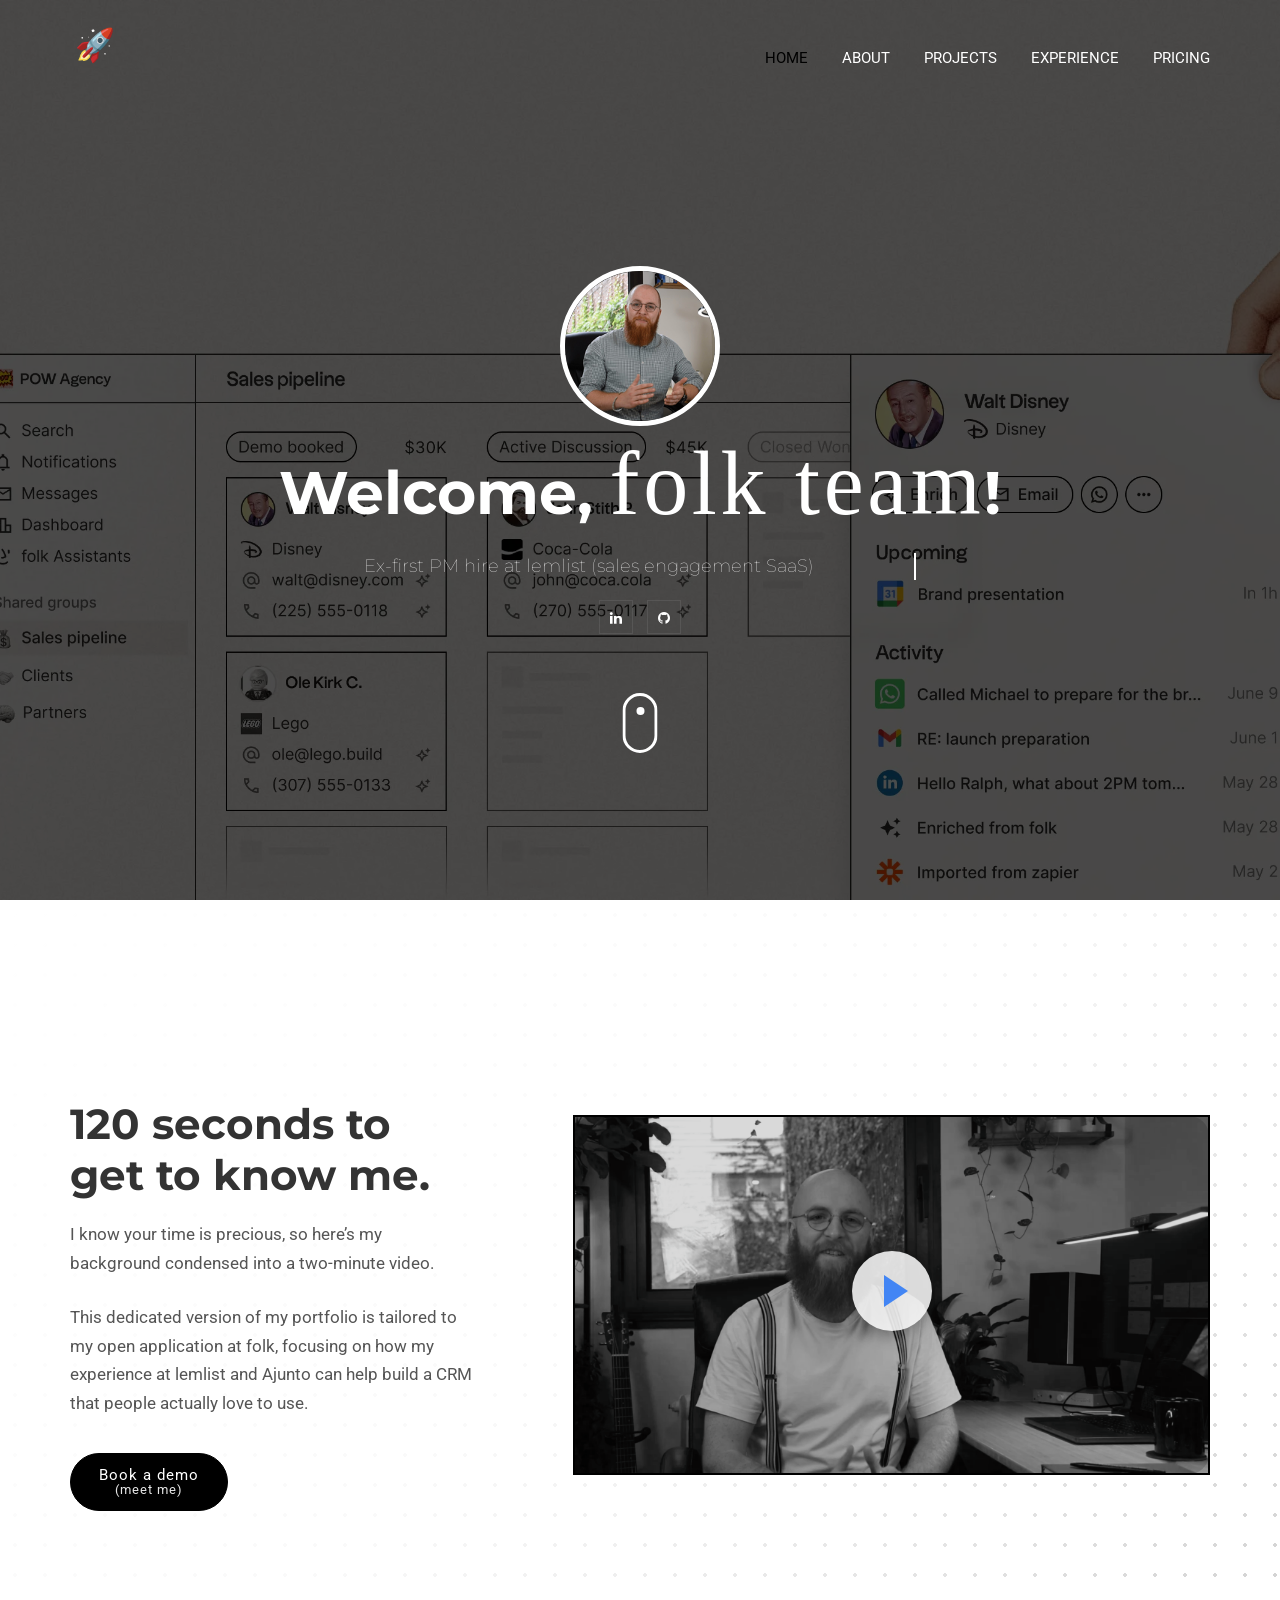
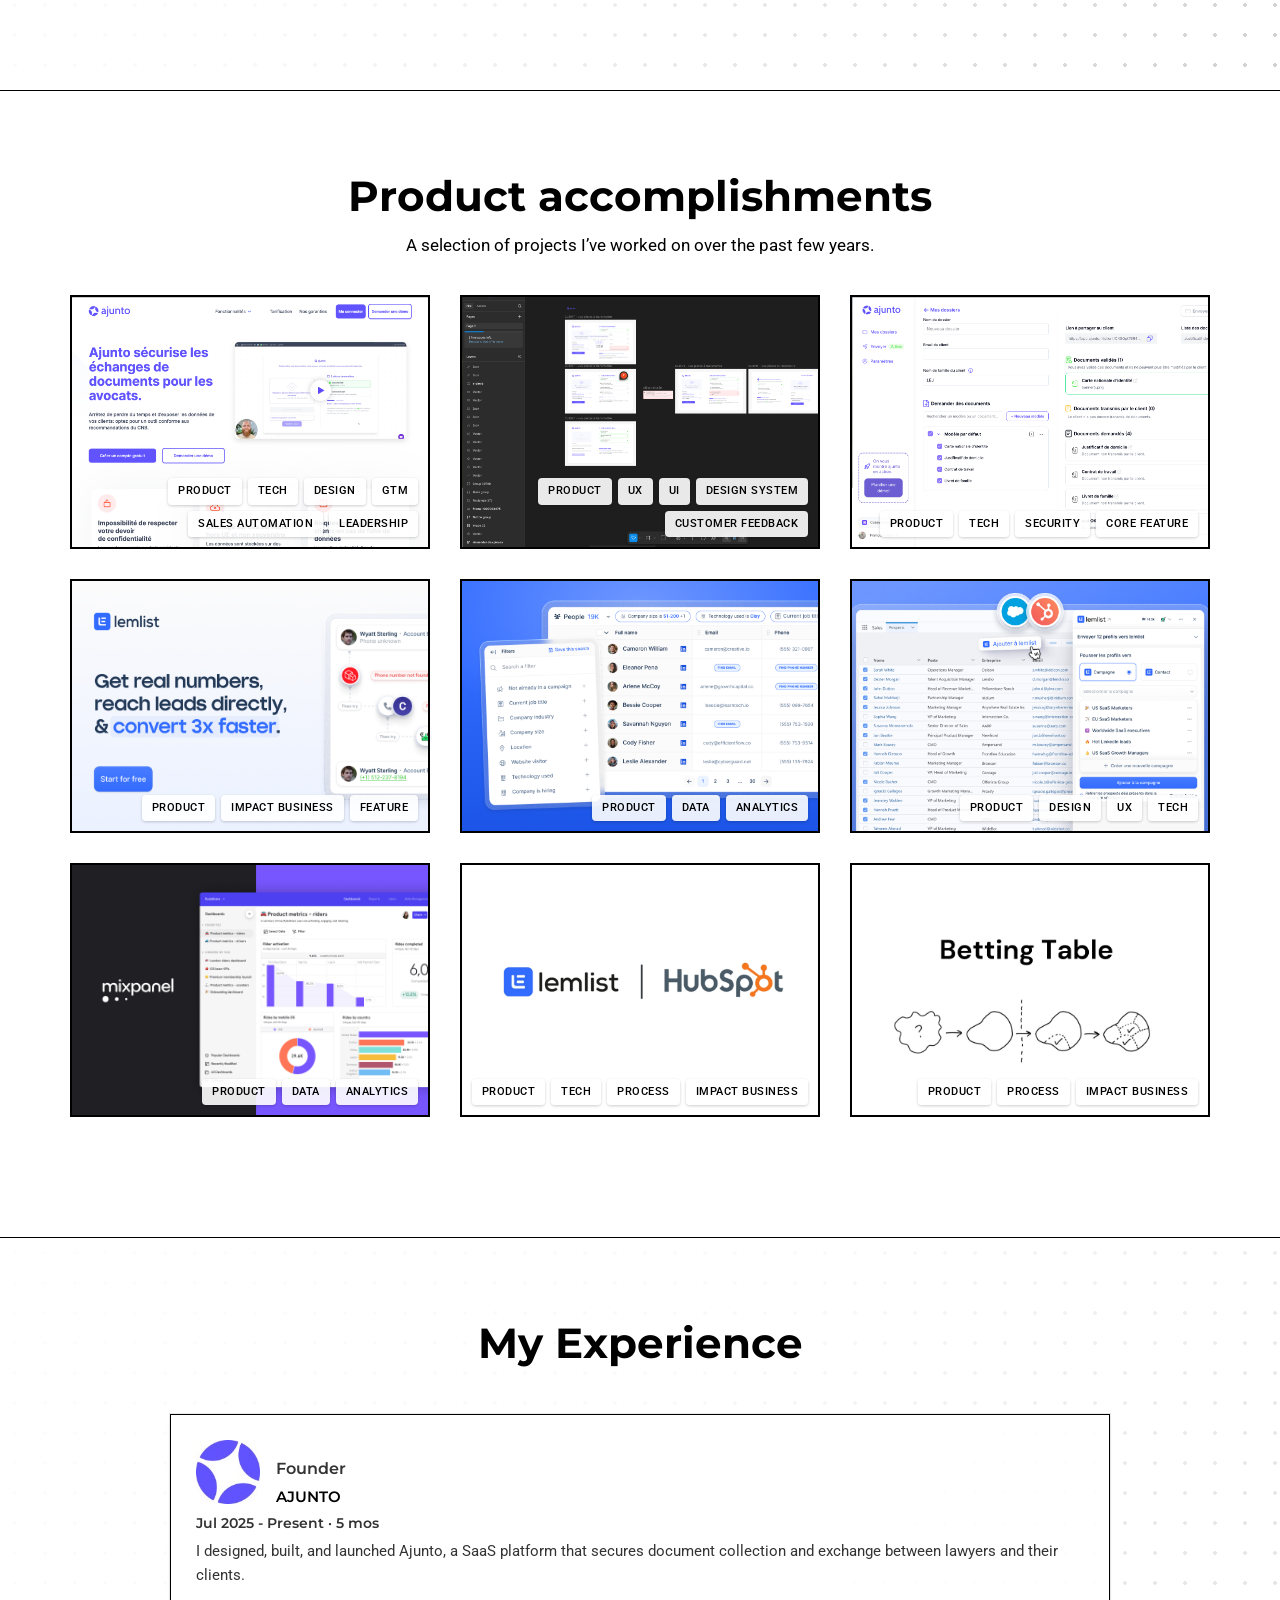
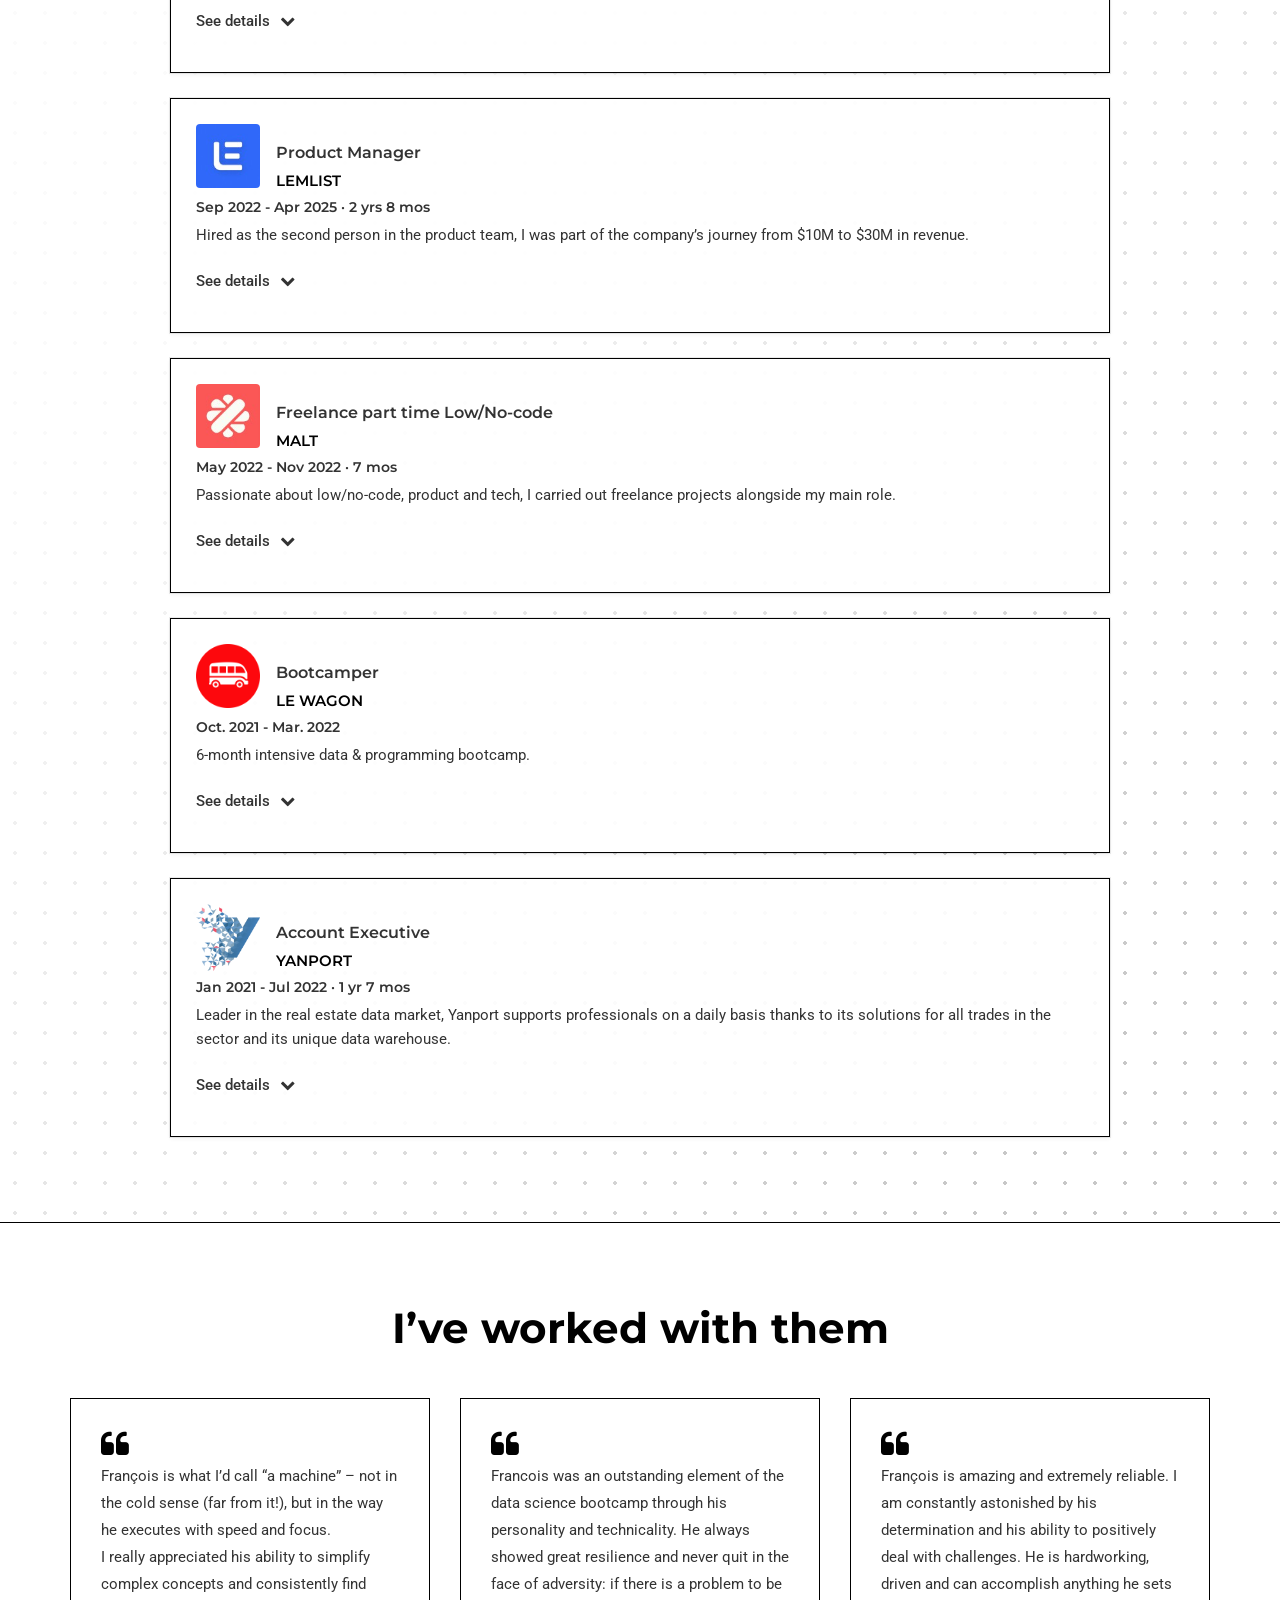
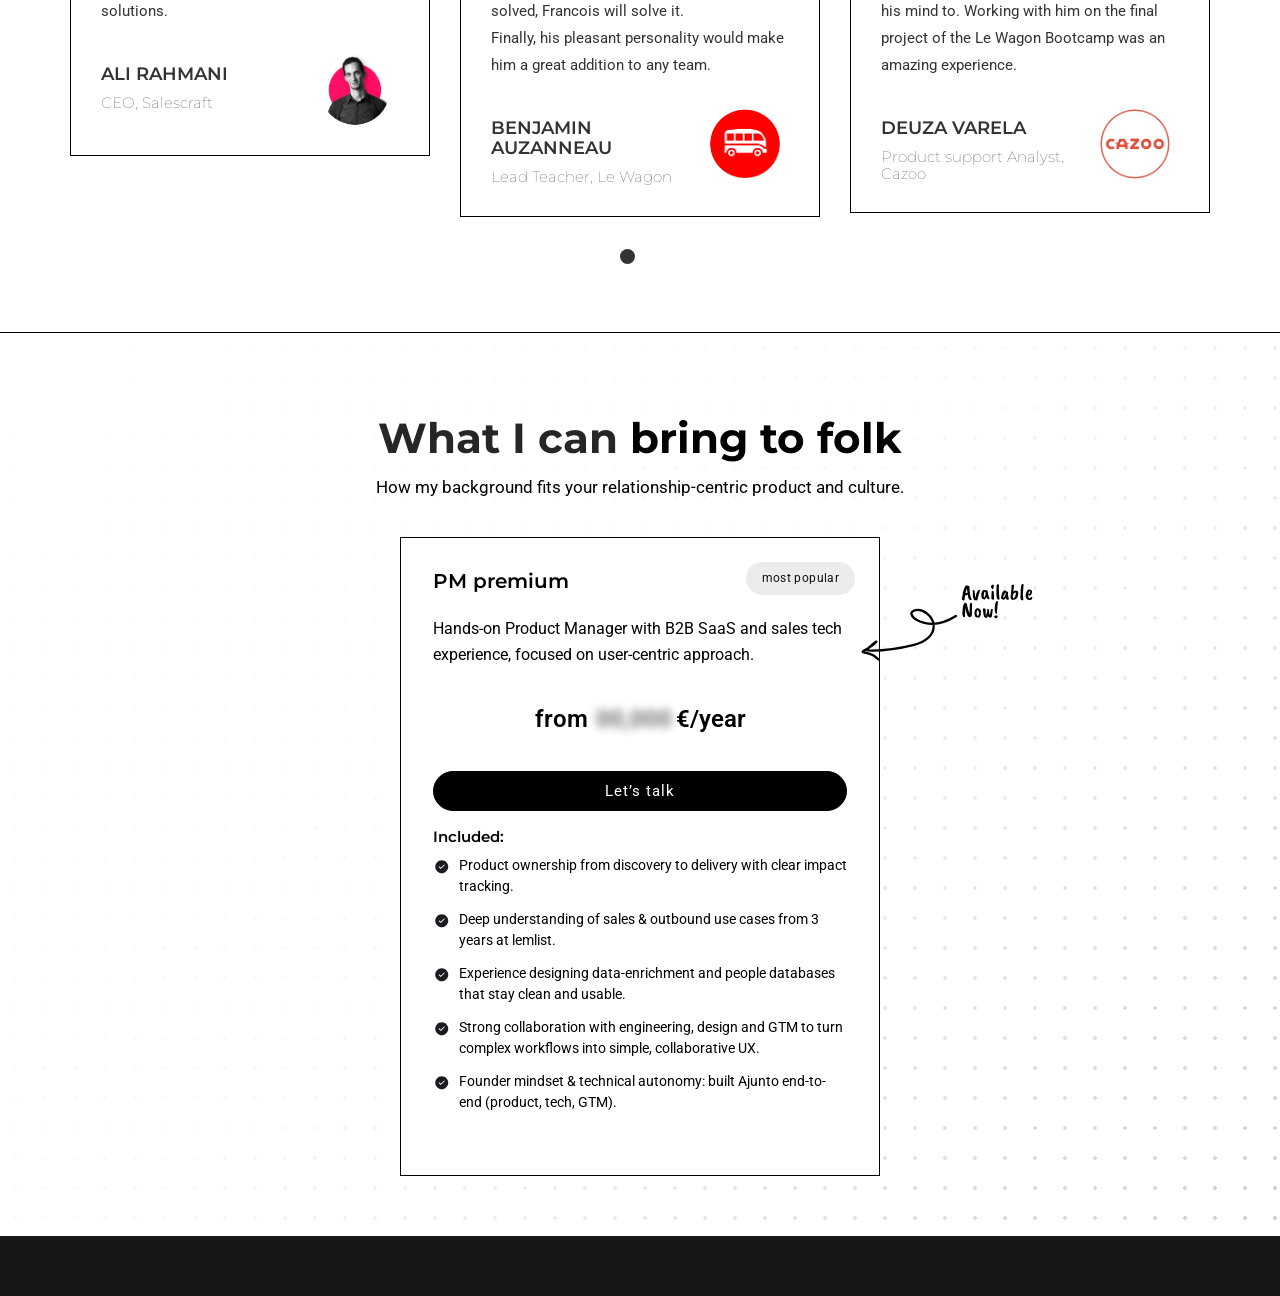
==== folk/index.html @ bd1e3588 "V1 - folk" ====
<!DOCTYPE html>
<!--
    NOTE: Ceci est un vieux template HTML qui trainait.
    Ne jugez pas mes compétences techniques dessus !
    Pour voir mes vraies compétences tech, allez sur www.ajunto.fr
-->
<html lang="en">
<head>
    <!--meta tags-->
    <meta charset="utf-8">
    <meta http-equiv="x-ua-compatible" content="ie=edge">
    <meta name="description" content="François Lejeune - Open application for folk (ex-first PM at lemlist, B2B SaaS Product Manager).">
    <meta name="keywords" content="mourithemes, onepage, developer, resume, cv, personal, portfolio, personal resume, clean, modern">
    <meta name="author" content="MouriTheme">
    <meta name="viewport" content="width=device-width, initial-scale=1">

    <!--Template name-->
    <title>François Lejeune - folk application</title>

    <!--Favicon – desktop + mobile uniquement-->
    <!-- Icône principale (SVG moderne) -->
    <link rel="icon" type="image/svg+xml" href="../favicon/favicon.svg?v=2">
    <!-- Fallback PNG pour navigateurs qui ne gèrent pas le SVG -->
    <link rel="icon" type="image/png" sizes="32x32" href="../favicon/favicon-32x32.png?v=2">
    <link rel="icon" type="image/png" sizes="16x16" href="../favicon/favicon-16x16.png?v=2">
    <!-- Icône pour iOS / Android (raccourci sur l’écran d’accueil) -->
    <link rel="apple-touch-icon" href="../favicon/apple-touch-icon.png?v=2">
    <meta name="theme-color" content="#ffffff">



    <!--Font Awesome css-->
    <link rel="stylesheet" href="../css/font-awesome.min.css">

    <!--Bootstrap css-->
    <link rel="stylesheet" href="../css/bootstrap.min.css">

    <!--Animated headline css-->
    <link rel="stylesheet" href="../css/jquery.animatedheadline.css">

    <!--Owl carousel css-->
    <link rel="stylesheet" href="../css/owl.carousel.css">
    <link rel="stylesheet" href="../css/owl.theme.default.css">

    <!--Magnific popup css-->
    <link rel="stylesheet" href="../css/magnific-popup.css">

    <!--line icon css-->
    <link rel="stylesheet" href="../css/line-icons.min.css">

    <!--Theme css-->
    <link rel="stylesheet" href="../css/style.css">

    <!--Responsive css-->
    <link rel="stylesheet" href="../css/responsive.css">

    <!-- Folk-specific styles -->
    <style>
      /* Override main accent color to black only on folk page */
      body.folk-page {
        --main_color: #000000;
        --second_color: #000000;
      }

      /* Softer, more rounded CTAs on folk page */
      body.folk-page .btn-a,
      body.folk-page .video-cta-btn,
      body.folk-page .pricing-cta-btn {
        border-radius: 999px;
        padding-left: 28px;
        padding-right: 28px;
      }

      /* Pseudo-handwritten style for "folk team" without importing new fonts */
      .folk-hand {
        font-family: "Brush Script MT", "Comic Sans MS", "Segoe Script", cursive;
        font-weight: 10;
        letter-spacing: 0.04em;
        font-size: 1.5em;
      }

      /* Black title & subtitle for Product accomplishments section */
      #portfolio .section-title h2,
      #portfolio .section-title .section-subtitle {
        color: #000000;
      }

      /* Black titles for Experience and Testimonials sections */
      #testimonial .section-title h2,
      #resume .section-title h2 {
        color: #000000;
      }

      /* Folk-specific pricing card style inspired by folk pricing */
      body.folk-page .pricing-card {
        border: 0.8px solid #000000;
        border-radius: 0;
        box-shadow: none;
        padding: 32px;
      }

      body.folk-page .pricing-header {
        display: flex;
        align-items: flex-start;
        justify-content: flex-start;
        margin-bottom: 24px;
      }

      body.folk-page .pricing-icon {
        display: inline-block;
        width: 18px;
        height: 18px;
        margin-right: 8px;
        vertical-align: middle;
      }

      body.folk-page .pricing-header h3 {
        font-size: 20px;
        font-weight: 600;
        margin: 0;
        color: #000000;
      }

      body.folk-page .pricing-badge {
        position: absolute;
        top: 24px;
        right: 24px;
        padding: 6px 16px;
        border-radius: 999px;
        background: #ececec;
        color: #111111;
        font-size: 12px;
        font-weight: 400; /* lighter */
        letter-spacing: 0.03em;
        text-transform: lowercase;
      }

      body.folk-page .pricing-cta-btn {
        background: #000000;
        border-color: #000000;
        color: #ffffff;
        width: 100%;
        padding: 10px 24px;
        font-size: 15px;
        font-weight: 400;
      }

      /* CTA text slightly smaller + hover inversion (outline style) */
      body.folk-page .video-cta-btn,
      body.folk-page .pricing-cta-btn {
        font-size: 15px;
        font-weight: 400;
      }

      body.folk-page .video-cta-btn:hover,
      body.folk-page .pricing-cta-btn:hover {
        background: transparent;
        color: #000000;
        border-color: #000000;
      }
      /* Custom banner background for folk page */
      .folk-banner {
        background-image: url('../images/various/folkbg.webp');
        background-size: cover;
        background-position: center;
      }

      /* Mobile-specific layout tweaks for folk page */
      @media (max-width: 767px) {
        .folk-banner {
          background-image: url('../images/various/folkbg-mobile.webp');
          background-size: cover;
          background-position: center top;
        }

        /* Left-aligned text blocks on mobile */
        body.folk-page .video-text-content,
        body.folk-page #portfolio .section-title,
        body.folk-page #pricing .section-title,
        body.folk-page #resume .section-title,
        body.folk-page #testimonial .section-title {
          text-align: left;
          padding-left: 15px;
          padding-right: 15px;
        }

        /* Left-align the blurred price line on mobile */
        body.folk-page #pricing .pricing-salary {
          text-align: left;
          padding-left: 15px;
          padding-right: 15px;
        }

        /* Smaller pricing title to avoid overlap with badge */
        body.folk-page .pricing-header h3 {
          font-size: 16px;
          margin-right: 100px;
        }
      }

      /* Ensure all pricing text is black on folk page */
      body.folk-page #pricing,
      body.folk-page #pricing p,
      body.folk-page #pricing li,
      body.folk-page #pricing h3,
      body.folk-page #pricing h4,
      body.folk-page #pricing .pricing-salary-amount,
      body.folk-page #pricing .pricing-salary-unit,
      body.folk-page #pricing .pricing-salary-link {
        color: #000000;
      }

      /* Slight hierarchy tweaks: bigger price, smaller "Included" */
      body.folk-page .pricing-salary-amount,
      body.folk-page .pricing-salary-unit {
        font-size: 24px;
      }

      body.folk-page .pricing-salary-prefix {
        font-size: 24px;
        margin-right: 4px;
      }

      body.folk-page .pricing-features {
        margin-top: 18px; /* padding above "Included" */
      }

      body.folk-page .pricing-features h4 {
        font-size: 15px;
        font-weight: 600; /* more bold for "Included" */
        margin-bottom: 10px;
      }

      body.folk-page .pricing-features ul li {
        font-size: 14px;
        font-weight: 400; /* lighter items */
        line-height: 1.5;
      }

      /* Override dotted backgrounds: keep same layout & opacity, only change base color to black */
      #about,
      #resume,
      #pricing {
        background-image:
          linear-gradient(135deg,
            rgba(255,255,255,1) 0%,
            rgba(255,255,255,0.9) 40%,
            rgba(255,255,255,0.5) 65%,
            rgba(255,255,255,0) 90%),
          radial-gradient(circle, rgba(0, 0, 0, 0.22) 2px, transparent 2px);
      }

      /* Thin separator line under the video/about section */
      body.folk-page #about {
        border-bottom: 1px solid #000000;
      }

      /* Thin black line above Experience and below Testimonials to avoid double borders */
      body.folk-page #resume {
        border-top: 1px solid #000000;
      }

      body.folk-page #testimonial {
        border-top: 1px solid #000000;
        border-bottom: 1px solid #000000;
      }

      /* Folk-specific background image for Projects and Testimonials sections */
      #portfolio,
      #testimonial {
        background-image: url('../images/various/folkbg2.png');
        background-size: cover;
        background-position: center;
        background-color: transparent;
      }

      /* Remove dark overlay on these sections only */
      #portfolio.skills-area::before,
      #testimonial.testimonial-area::before {
        background: transparent;
      }

      /* Experience items framed for folk page */
      #resume .resume-item.expr {
        border: 1px solid #000000;
        border-radius: 0;
        padding: 25px;
        margin-bottom: 25px;
        background: rgba(255,255,255,0.9);
      }

      /* Project cards framed for folk page (no radius, black border) */
      body.folk-page #portfolio .project-card,
      body.folk-page #portfolio .project-item {
        border: 0.5px solid #000000;
        border-radius: 0;
        box-shadow: none;
      }

      /* Testimonials framed for folk page (no radius, black border) */
      body.folk-page #testimonial .single-testimonial {
        border: 1px solid #000000;
        border-radius: 0;
        box-shadow: none;
      }

      /* Video frame for folk page: no radius, black border */
      body.folk-page .video-wrapper,
      body.folk-page .video-player {
        border-radius: 0;
        border: 1px solid #000000;
        box-shadow: none;
        transform: none;
      }
    </style>

    <!-- Global site tag (gtag.js) - Google Analytics -->
    <script async src="https://www.googletagmanager.com/gtag/js?id=G-V76ZXWF3JG"></script>
    <script>
      window.dataLayer = window.dataLayer || [];
      function gtag(){dataLayer.push(arguments);}
      gtag('js', new Date());

      gtag('config', 'G-V76ZXWF3JG');
    </script>
</head>
<body class="folk-page">

<!--Preloader starts-->

<div class="loader_bg"><div class="loader"></div></div>

<!--Preloader ends-->

<!--Navigation area starts-->

<header class="nav-area navbar-fixed-top">
    <div class="container">
        <div class="row">
            <!--main menu starts-->

            <div class="col-md-12">
                <div class="main-menu">
                    <div class="navbar navbar-cus">
                        <div class="navbar-header">
                            <a href="../index-en.html" class="navbar-brand"><span class="logo">&#128640;<span></span></span></a> <!--change logo name-->
                            <button type="button" class="navbar-toggle" data-toggle="collapse" data-target=".navbar-collapse">
                                <span class="sr-only">Toggle navigation</span>
                                <span class="icon-bar"></span>
                                <span class="icon-bar"></span>
                                <span class="icon-bar"></span>
                            </button>
                        </div>

                        <div class="navbar-collapse collapse">
                            <nav>
                                <ul class="nav navbar-nav navbar-right">
                                    <li class="active"><a class="smooth-menu" href="#home">Home</a></li>
                                    <li><a class="smooth-menu" href="#about">About</a></li>
                                    <li><a class="smooth-menu" href="#portfolio">Projects</a></li>
                                    <li><a class="smooth-menu" href="#resume">Experience</a></li>
                                    <li><a class="smooth-menu" href="#pricing">Pricing</a></li>
                                </ul>
                            </nav>
                        </div>
                    </div>
                </div>
            </div>

            <!--main menu ends-->
        </div>
    </div>
</header>

<!--Navigation area ends-->

<!--Banner area starts-->

<div class="banner-area folk-banner" id="home">
    <!--<div id="particles-js"></div>-->
    <div class="banner-table">
        <div class="banner-table-cell">
            <div class="welcome-text">
                <div class="container">
                    <div class="row">
                        <div class="col-md-12 col-xs-12">
                            <section class="intro animate-scale">

                                <div class="img-area">
                                    <img src="../images/home/1.png" alt="Portrait"> <!--edit image-->
                                </div>

                                <h1>Welcome, <span class="folk-hand">folk team</span>!</h1>

                                <h1 class="ah-headline">

                                    <span class="ah-words-wrapper">
                                        <b class="is-visible">Ex-first PM hire at lemlist (sales engagement SaaS)</b>
                                        <b>Founder of Ajunto, a secure B2B SaaS for law firms</b>
                                        <b>B2B Product Manager obsessed with relationships & workflows</b>
                                        <b>Excited about folk’s vision for collaborative CRM</b>
                                        <b>Ready to ship features that teams actually adopt</b>
                                    </span>
                                </h1>
                                
                                <h1 class="mobile-subtitle">Sales tech & B2B SaaS Product Manager</h1>

                                <div class="social-icon">
                                    <ul>
                                        <li><a href="https://www.linkedin.com/in/fran%C3%A7ois-lejeune-9b5529aa/" target="_blank" title="Linkedin"><i class="fa fa-linkedin"></i></a></li>
                                        <li><a href="https://github.com/Deseart27" target="_blank" title="Github"><i class="fa fa-github"></i></a></li>
                                        
                                    </ul>
                                </div>


                            </section>

                            <div class="clearfix"></div>

                            <a class="mouse-scroll hidden-xs dadada" href="#about">
                                <span class="mouse">
                                    <span class="mouse-movement"></span>
                                </span>
                            </a>
                        </div>
                    </div>
                </div>
            </div>
        </div>
    </div>
</div>

<!--Banner area ends-->

<!--About area starts-->

<!-- Version cachée (originale) -->
<div class="about-area section-padding" id="about-hidden" style="display: none;">
    <div class="container">
        <div class="row">
            <div class="col-md-4 col-sm-12">
                <div class="stack">
                    <img src="../images/about/a1.jpg" alt="about image"> <!--edit image-->
                </div>
            </div>
            <div class="col-md-7 col-md-offset-1 col-sm-12">
                <div class="about-right">
                    <h2>Who am I?</h2>
                    <p>After entering the tech world as a Sales, I quickly became <b>passionate about Product</b>. Highly <b>motivated</b> to join an ambitious startup as a PM, I decided to <b>strengthen my business skills while training myself in tech and product management methods</b> in my spare time.</p>
                    <p>&#128640; <b>Today I’m looking for a Product Manager role where I can learn fast, push myself, and help build the best possible product.</b></p>
                    <br>


                    <div class="row">
                        <div class="col-sm-6">
                            <ul class="about-list">
                                <li> <span class="title">Name</span> <span class="value">François Lejeune</span> </li>
                                <li> <span class="title">Age</span> <span class="value">25</span> </li>
                                <li> <span class="title">Email</span> <span class="value">francois.lejeune27@gmail.com</span> </li>
                            </ul>
                        </div>
                        <div class="col-sm-6">
                            <ul class="about-list">
                                <li> <span class="title">Phone</span> <span class="value">+33 6 65 01 89 23</span> </li>
                                <li> <span class="title">Hobbies</span> <span class="value">Cooking, dev, piano & guitar</span> </li>
                                <li> <span class="title">Availability</span> <span class="value">01/06/2022</span> </li>
                                <br>

                            </ul>
                        </div>
                    </div>


                    <a href="#skills-bd" class="skill-btn btn-a">My skills</a>
                    <a href="../images/about/engCV-Flejeune.pdf" class="down-btn btn-a" download>My resume</a>

                </div>
            </div>
        </div>
    </div>
</div>

<!-- Version affichée avec vidéo -->
<div class="about-area section-padding" id="about">
    <div class="container">
        <div class="row video-row">
            <div class="col-sm-12 video-text-col">
                <div class="video-text-content">
                    <h2>120 seconds to get to know me.</h2>
                    <p>I know your time is precious, so here’s my background condensed into a two‑minute video.</p>
                    <p>This dedicated version of my portfolio is tailored to my open application at folk, focusing on how my experience at lemlist and Ajunto can help build a CRM that people actually love to use.</p>
                    <!-- Main CTA (desktop & tablet) -->
                    <a href="https://calendly.com/lejeune-francois/recrutement" target="_blank" rel="noopener noreferrer" class="btn-a video-cta-btn video-cta-btn-desktop">Book a demo<br><span class="btn-subtitle">(meet me)</span></a>
                </div>
            </div>
            <div class="col-sm-12 video-col">
                <div class="video-container">
                    <div class="video-wrapper">
                        <video id="about-video" class="video-player" poster="../images/various/thumbnailvideo-BW.png" preload="metadata" playsinline webkit-playsinline>
                            <source src="https://mkt-content.s3.fr-par.scw.cloud/compress%20video%20portfolio%201.mp4" type="video/mp4">
                            Votre navigateur ne supporte pas la lecture de vidéos.
                        </video>
                        <div class="video-overlay" id="video-overlay">
                            <button class="play-button" id="play-video-btn" type="button">
                                <svg width="80" height="80" viewBox="0 0 80 80" fill="none" xmlns="http://www.w3.org/2000/svg">
                                    <circle cx="40" cy="40" r="40" fill="white" fill-opacity="0.85"/>
                                    <path d="M32 24L32 56L56 40L32 24Z" fill="#4285F4"/>
                                </svg>
                            </button>
                        </div>
                        <script>
                        (function() {
                            var video = document.getElementById('about-video');
                            var playBtn = document.getElementById('play-video-btn');
                            var overlay = document.getElementById('video-overlay');
                            var wrapper = document.querySelector('.video-wrapper');
                            
                            function playVideo() {
                                if (overlay) overlay.style.display = 'none';
                                if (video) {
                                    video.setAttribute('controls', 'controls');
                                    video.play().catch(function(err) {
                                        console.error('Play error:', err);
                                    });
                                }
                                if (wrapper) wrapper.classList.add('playing');
                            }
                            
                            if (playBtn) {
                                playBtn.onclick = function(e) {
                                    e.preventDefault();
                                    e.stopPropagation();
                                    playVideo();
                                    return false;
                                };
                            }
                            
                            if (overlay) {
                                overlay.onclick = function(e) {
                                    e.preventDefault();
                                    e.stopPropagation();
                                    playVideo();
                                    return false;
                                };
                            }
                            
                            if (video) {
                                video.onpause = function() {
                                    if (!video.ended && video.currentTime > 0 && overlay) {
                                        overlay.style.display = 'flex';
                                    }
                                };
                                video.onended = function() {
                                    if (overlay) overlay.style.display = 'flex';
                                    video.removeAttribute('controls');
                                };
                            }
                        })();
                        </script>
                    </div>
                </div>
                <!-- Mobile‑specific CTA (placed under the video) -->
                <a href="https://calendly.com/lejeune-francois/recrutement" target="_blank" rel="noopener noreferrer" class="btn-a video-cta-btn video-cta-btn-mobile">Book a demo<br><span class="btn-subtitle">(meet me)</span></a>
            </div>
        </div>
    </div>
</div>

<!--About area ends -->

<!--Skills area starts (hidden)-->

<div id="skills-bd" class="skills-area section-padding" style="display: none;">
  <div class="container">
    <div class="row">
      <div class="section-title">
        <h2>My <span>skills</span></h2>
      </div>
    </div>

    <div class="row">
      <div class="col-md-12">
        <div class="about-text-right">

          <div id="skills">

            <div class="row">

              <div class="col-md-6">
                <div class="col-md-12">

                  <!-- skillbar -->
                  <div class="skillbar" data-percent="80%">
                    <!--edit percentage-->

                    <h6 class="skillbar-title">Business</h6>
                    <p class="skillbar-detail">Négociation grands comptes, démonstrations techniques, leadgen...</p>
                    <!--edit skills-->
                    <h6 class="skillbar-percent"></h6>
                    <!--edit percentage-->

                    <div class="skillbar-bar">
                      <div class="skillbar-child"></div>
                    </div>

                  </div>
                  <!-- end skillbar -->

                </div>


                <div class="col-md-12">

                  <!-- skillbar -->
                  <div class="skillbar" data-percent="65%">
                    <!--edit percentage-->

                    <h6 class="skillbar-title">Product management (junior)</h6>
                    <p class="skillbar-detail">Méthodes agiles, Analytics, bases en UX Design, méthodique </p>
                    <!--edit skills-->
                    <h6 class="skillbar-percent"></h6>
                    <!--edit percentage-->

                    <div class="skillbar-bar">
                      <div class="skillbar-child"></div>
                    </div>

                  </div>
                  <!-- end skillbar -->

                </div>

                <div class="col-md-12">

                  <!-- skillbar -->
                  <div class="skillbar" data-percent="70%">
                    <!--edit percentage-->

                    <h6 class="skillbar-title">No-code</h6>
                    <p class="skillbar-detail">Zapier, Make (former Integromat), Notion, automatisations Pipedrive </p>
                    <!--edit skills-->
                    <h6 class="skillbar-percent"></h6>
                    <!--edit percentage-->

                    <div class="skillbar-bar">
                      <div class="skillbar-child"></div>
                    </div>

                  </div>
                  <!-- end skillbar -->

                </div>
              </div>

              <div class="col-md-6">
                <div class="col-md-12">

                  <!-- skillbar -->
                  <div class="skillbar" data-percent="85%">
                    <!--edit percentage-->

                    <h6 class="skillbar-title">Stratégie commerciale</h6>
                    <p class="skillbar-detail">Architecture CRM, optimisation funnel, leadgen...</p>
                    <!--edit skills-->
                    <h6 class="skillbar-percent"></h6>
                    <!--edit percentage-->

                    <div class="skillbar-bar">
                      <div class="skillbar-child"></div>
                    </div>

                  </div>
                  <!-- end skillbar -->

                </div>


                <div class="col-md-12">

                  <!-- skillbar -->
                  <div class="skillbar" data-percent="55%">
                    <!--edit percentage-->

                    <h6 class="skillbar-title">Data engineering</h6>
                    <p class="skillbar-detail">Déploiement de divers projets (scrappers, APIs & interfaces web)</p>
                    <!--edit skills-->
                    <h6 class="skillbar-percent"></h6>
                    <!--edit percentage-->

                    <div class="skillbar-bar">
                      <div class="skillbar-child"></div>
                    </div>

                  </div>
                  <!-- end skillbar -->

                </div>


                <div class="col-md-12">

                  <!-- skillbar -->
                  <div class="skillbar" data-percent="66%">
                    <!--edit percentage-->

                    <h6 class="skillbar-title">Programmation</h6>
                    <p class="skillbar-detail">Python, développement web (intermédiaire), débutant SQL
                    </p>
                    <!--edit skills-->
                    <h6 class="skillbar-percent"></h6>
                    <!--edit percentage-->

                    <div class="skillbar-bar">
                      <div class="skillbar-child"></div>
                    </div>

                  </div>
                  <!-- end skillbar -->

                </div>
              </div>

            </div>

          </div>

        </div>
      </div>
  </div>
      <div class="row">
        <div class="section-title">
            <div class="post-skillbar-next">
              <br>
              <h2>Ma <span>TO-DO list</span> tech 2022 :</h2>
              <br>
              <li>  (vraiment) Apprendre le développement Web (HTML+ & Css+, JS)</li>
              <li>  Acquérir ces PM skills : UI/UX design+, Kibana, maitrise des méthodes Agiles</li>
              <li>  <b>Side-project</b> : Déployer une solution de veille jurisprudentielle automatisée</li>

            </div>
        </div>
      </div>
  </div>
</div>

<!--Skills area ends-->

<!--Skills area starts (for portfolio)-->

<div id="portfolio" class="skills-area section-padding">
  <div class="container">
    <div class="row">
      <div class="section-title">
         <h2>Product accomplishments</h2>
         <p class="section-subtitle">A selection of projects I’ve worked on over the past few years.</p>
      </div>
    </div>
    </div>
    <div class="container">
    <div class="row accomplishments-grid">
      <!-- Row 1 (Project 7 : Ajunto) -->
      <div class="col-md-4 col-sm-6 col-xs-12">
        <div class="project-card">
          <div class="project-item">
            <a href="#" data-toggle="modal" data-target="#project7Modal">
              <img src="../images/projectspage/ajuntoG/1.png" alt="Ajunto V1 launch">
              <div class="overlay">
                <div class="overlay-inner">
                  <h4>Ajunto V1 launch</h4>
                  <p>Ajunto</p>
                </div>
              </div>
            </a>
            <div class="project-tags">
              <span class="project-tag">Product</span>
              <span class="project-tag">Tech</span>
              <span class="project-tag">Design</span>
              <span class="project-tag">GTM</span>
              <span class="project-tag">Sales Automation</span>
              <span class="project-tag">Leadership</span>
          </div>
        </div>
        </div>
      </div>
      <div class="col-md-4 col-sm-6 col-xs-12">
        <div class="project-card">
          <div class="project-item">
            <a href="#" data-toggle="modal" data-target="#project8Modal">
              <img src="../images/projectspage/ajuntoDesign/1.png" alt="Ajunto UX & UI design" class="project-image-left">
              <div class="overlay">
                <div class="overlay-inner">
                  <h4>Ajunto UX & UI design</h4>
                  <p>Ajunto</p>
                </div>
              </div>
            </a>
            <div class="project-tags">
              <span class="project-tag">Product</span>
              <span class="project-tag">UX</span>
              <span class="project-tag">UI</span>
              <span class="project-tag">Design System</span>
              <span class="project-tag">Customer Feedback</span>
          </div>
        </div>
        </div>
      </div>
      <div class="col-md-4 col-sm-6 col-xs-12">
        <div class="project-card">
          <div class="project-item">
            <a href="#" data-toggle="modal" data-target="#project9Modal">
              <img src="../images/projectspage/ajuntoFeature/1.png" alt="Secure case management & sharing (Ajunto)" class="project-image-left">
              <div class="overlay">
                <div class="overlay-inner">
                  <h4>Secure case management & sharing</h4>
                  <p>Ajunto</p>
                </div>
              </div>
            </a>
            <div class="project-tags">
              <span class="project-tag">Product</span>
              <span class="project-tag">Tech</span>
              <span class="project-tag">Security</span>
              <span class="project-tag">Core Feature</span>
          </div>
        </div>
        </div>
      </div>

      <!-- Row 2 (former projects 1, 2, 3) -->
      <div class="col-md-4 col-sm-6 col-xs-12">
        <div class="project-card">
          <div class="project-item">
            <a href="#" data-toggle="modal" data-target="#project1Modal">
              <img src="../images/projectspage/enrich/2.png" alt="portfolio image" class="project-image-left">
              <div class="overlay">
                <div class="overlay-inner">
                  <h4>Waterfall enrichment algorithm</h4>
                  <p>lemlist</p>
      </div>
    </div>
            </a>
            <div class="project-tags">
              <span class="project-tag">Product</span>
              <span class="project-tag">Impact Business</span>
              <span class="project-tag">Feature</span>
  </div>
    </div>
        </div>
      </div>
      <div class="col-md-4 col-sm-6 col-xs-12">
        <div class="project-card">
          <div class="project-item">
            <a href="#" data-toggle="modal" data-target="#project2Modal">
              <img src="../images/projectspage/peopledb/1.png" alt="Leads Database">
              <div class="overlay">
                <div class="overlay-inner">
                  <h4>Leads Database</h4>
                  <p>lemlist</p>
                </div>
              </div>
            </a>
            <div class="project-tags">
              <span class="project-tag">Product</span>
              <span class="project-tag">Data</span>
              <span class="project-tag">Analytics</span>
          </div>
        </div>
        </div>
      </div>
      <div class="col-md-4 col-sm-6 col-xs-12">
        <div class="project-card">
          <div class="project-item">
            <a href="#" data-toggle="modal" data-target="#project3Modal">
              <img src="../images/projectspage/chromeextension/1.png" alt="Chrome extension redesign">
              <div class="overlay">
                <div class="overlay-inner">
                  <h4>Chrome extension redesign</h4>
                  <p>lemlist</p>
                </div>
              </div>
            </a>
            <div class="project-tags">
              <span class="project-tag">Product</span>
              <span class="project-tag">Design</span>
              <span class="project-tag">UX</span>
              <span class="project-tag">Tech</span>
          </div>
        </div>
        </div>
      </div>
      <!-- Row 3 (former projects 4, 5, 6) -->
      <div class="col-md-4 col-sm-6 col-xs-12">
        <div class="project-card">
          <div class="project-item">
            <a href="#" data-toggle="modal" data-target="#project4Modal">
              <img src="../images/projectspage/mxp/2.png" alt="Analytics setup" class="project-image-left">
              <div class="overlay">
                <div class="overlay-inner">
                  <h4>Analytics setup</h4>
                  <p>lemlist</p>
                </div>
              </div>
            </a>
            <div class="project-tags">
              <span class="project-tag">Product</span>
              <span class="project-tag">Data</span>
              <span class="project-tag">Analytics</span>
          </div>
        </div>
        </div>
      </div>
      <div class="col-md-4 col-sm-6 col-xs-12">
        <div class="project-card">
          <div class="project-item">
            <a href="#" data-toggle="modal" data-target="#project5Modal">
              <img src="../images/projectspage/hubspot/1.png" alt="HubSpot integration & lead-based model redesign">
              <div class="overlay">
                <div class="overlay-inner">
                  <h4>HubSpot integration redesign</h4>
                  <p>lemlist</p>
                </div>
              </div>
            </a>
            <div class="project-tags">
              <span class="project-tag">Product</span>
              <span class="project-tag">Tech</span>
              <span class="project-tag">Process</span>
              <span class="project-tag">Impact Business</span>
          </div>
        </div>
        </div>
      </div>
      <div class="col-md-4 col-sm-6 col-xs-12">
        <div class="project-card">
          <div class="project-item">
            <a href="#" data-toggle="modal" data-target="#project6Modal">
              <img src="../images/projectspage/bettingtable/11.png" alt="Product process: the Betting Table">
              <div class="overlay">
                <div class="overlay-inner">
                  <h4>Product process: the Betting Table</h4>
                  <p>lemlist</p>
                </div>
              </div>
            </a>
            <div class="project-tags">
              <span class="project-tag">Product</span>
              <span class="project-tag">Process</span>
              <span class="project-tag">Impact Business</span>
          </div>
        </div>
        </div>
      </div>
    </div>
  </div>
</div>

<!--Skills area ends (for portfolio)-->

<!--Experience area starts-->

<div id="resume" class="experience-area section-padding">
  <div class="container">
    <div class="row">
      <div class="section-title">
        <h2>My <span>Experience</span></h2>
      </div>
    </div>
    <div class="row">
      <div class="col-md-12">
        <ul class="resumes">
          <li class="resume-item expr">
            <img class="resume-company-pic" src="../images/exp/ajunto.jpeg">
            <h3>Founder</h3>
            <h4>Ajunto</h4>
            <h5>Jul 2025 - Present · 5 mos</h5>
            <p>I designed, built, and launched Ajunto, a SaaS platform that secures document collection and exchange between lawyers and their clients.</p>
            <a class="toggle-detail" data-toggle="collapse" href="#detail-ajunto" role="button" aria-expanded="false" aria-controls="detail-ajunto">
              See details <i class="fa fa-chevron-down"></i>
            </a>
            <div class="collapse" id="detail-ajunto">
              <p>The project had a dual purpose: addressing a real operational pain in the legal sector, and sharpening my product, technical, and go‑to‑market skills through an end‑to‑end project.</p>
              <p>&#10145;&#65039; <b>Product & Design</b>: identified key user problems, designed the UX/UI, and delivered a clean, intuitive interface tailored to small law firms (1–10 people). Implemented an efficient sprint system, ran discovery and (in)validation cycles, and built a knowledge base/FAQ.</p>
              <p>&#10145;&#65039; <b>Tech</b>: full‑stack development (Next.js, TypeScript, MongoDB, deployed on Vercel), integration of complex services (Stripe, Clerk, SSE‑C encryption via Scaleway), and definition of the project’s security strategy (infrastructure, authentication/access control, log monitoring, Aikido Security setup with OWASP Top 10 focus).</p>
              <p>&#10145;&#65039; <b>Business / GTM</b>: positioning, landing pages, CRM, and implementation of an automated multi‑channel go‑to‑market strategy.</p>
              <p>Ajunto is now used by several paying clients and continues to evolve as a side project.</p>
              <p>This experience significantly strengthened my technical, design, and go‑to‑market capabilities. I leveraged AI thoughtfully to execute faster and more efficiently, gaining a broad understanding of how SaaS products operate and the ability to lead early‑stage product development autonomously and with structure.</p>
            </div>
          </li>
          <li class="resume-item expr">
            <img class="resume-company-pic" src="../images/exp/lemlist.jpeg">
            <h3>Product Manager</h3>
            <h4>lemlist</h4>
            <h5>Sep 2022 - Apr 2025 · 2 yrs 8 mos</h5>
            <p>Hired as the second person in the product team, I was part of the company’s journey from $10M to $30M in revenue.</p>
            <a class="toggle-detail" data-toggle="collapse" href="#detail-lemlist" role="button" aria-expanded="false" aria-controls="detail-lemlist">
              See details <i class="fa fa-chevron-down"></i>
            </a>
            <div class="collapse" id="detail-lemlist">
              <p>I had the opportunity to lead the design, delivery, and iteration of key features, such as:</p>
              <p>&#10145;&#65039; A native waterfall enrichment algorithm (email and phone finder), scaling it from $0 to $1M in annual revenue (and profitable!), and from 0 to 20K Monthly Active Users (8 iterations).</p>
              <p>&#10145;&#65039; A 450M+ leads database, including data providers benchmarking & implementation, growing from 0 to 15K Monthly Active Users (7 iterations).</p>
              <p>&#10145;&#65039; A complete revamp of our LinkedIn Chrome extension, adding in‑layout features and rethinking the UX, resulting in an increase from 25K to 40K users (2 iterations).</p>
              <p>&#10145;&#65039; An overhaul of our lead‑object model, migrating all our existing user base to a new model.</p>
              <p>&#10145;&#65039; A full redesign of the HubSpot integration to align with the complex sales team workflows and support high‑MRR leads’ and clients’ needs.</p>
              <p>In addition to my PM role, I was also involved in broader strategic and operational initiatives, including:</p>
              <p>&#10145;&#65039; Co‑designing our Tech x Product process (aka betting table).</p>
              <p>&#10145;&#65039; The implementation of MixPanel as the main Product Analytics tool for the Product team.</p>
              <p>&#10145;&#65039; Building from scratch and maintaining strong partnerships with 20+ data providers.</p>
              <p>&#10145;&#65039; Co‑leading cross‑functional initiatives to improve internal processes, such as Product x Marketing, Product x Support, Product x Sales.</p>
            </div>
          </li>
          <li class="resume-item expr">
            <img class="resume-company-pic" src="../images/exp/malt.jpeg">
            <h3>Freelance part time Low/No-code</h3>
            <h4>Malt</h4>
            <h5>May 2022 - Nov 2022 · 7 mos</h5>
            <p>Passionate about low/no‑code, product and tech, I carried out freelance projects alongside my main role.</p>
            <a class="toggle-detail" data-toggle="collapse" href="#detail-malt" role="button" aria-expanded="false" aria-controls="detail-malt">
              See details <i class="fa fa-chevron-down"></i>
            </a>
            <div class="collapse" id="detail-malt">
              <p><b>Last project</b>: creation of a custom WordPress plugin dedicated to reporting specific decrees directly on the website of a lawyer.</p>
              <p>&#10145;&#65039; Creation of a WordPress plugin making recurring calls to the Légifrance API (PHP, HTML & CSS).</p>
              <p>&#10145;&#65039; Data storage in a WordPress custom table (SQL).</p>
              <p>&#10145;&#65039; Light redesign of the website via Elementor (no‑code).</p>
            </div>
          </li>
          <li class="resume-item expr">
            <img class="resume-company-pic" src="../images/exp/lewagon.png">
            <h3>Bootcamper</h3>
            <h4>Le Wagon</h4>
            <h5>Oct. 2021 - Mar. 2022</h5>
              <p>6‑month intensive data & programming bootcamp.</p>
            <a class="toggle-detail" data-toggle="collapse" href="#detail-lewagon" role="button" aria-expanded="false" aria-controls="detail-lewagon">
              See details <i class="fa fa-chevron-down"></i>
            </a>
            <div class="collapse" id="detail-lewagon">
              <p>&#10145;&#65039; Strong focus on data collection, interpretation and exploitation (scraping, APIs, data viz & science, ML & deep learning).</p>
              <p>&#10145;&#65039; Discovered the ecosystem and constraints of developer / data scientist roles.</p>
              <p>&#10145;&#65039; Weekly “real world projects” (15h / week).</p>
      </div>
          </li>
          <li class="resume-item expr">
            <img class="resume-company-pic" src="../images/exp/yanport.png">
            <h3>Account Executive</h3>
            <h4>Yanport</h4>
            <h5>Jan 2021 - Jul 2022 · 1 yr 7 mos</h5>
            <p>Leader in the real estate data market, Yanport supports professionals on a daily basis thanks to its solutions for all trades in the sector and its unique data warehouse.</p>
            <a class="toggle-detail" data-toggle="collapse" href="#detail-yanport" role="button" aria-expanded="false" aria-controls="detail-yanport">
              See details <i class="fa fa-chevron-down"></i>
            </a>
            <div class="collapse" id="detail-yanport">
              <p>Responsible for the "Agent 360" product at the national level (13,000 active users), I participated in the optimization of its marketing, the creation of its dedicated sales center and actively contributed to its development.</p>
              <p>&#10145;&#65039; Negotiation and large account demonstrations (SaaS and API solutions).</p>
              <p>&#10145;&#65039; Commercial strategy: implementation of a complete strategy (sourcing, prospecting, demonstrations, automation of tasks, closing & reporting...).</p>
              <p>&#10145;&#65039; UX and web design: implementation & presentation of a complete product tour solution (via Usetiful).</p>
              <p>&#10145;&#65039; Web dev & API: implementation of a PDF export tool for users.</p>
              <p>&#10145;&#65039; Sales funnel optimization and automation (Pipedrive + lemlist + Zoom + Calendly via Zapier).</p>
              <p>&#10145;&#65039; Discovery: referent of the “Real Estate Agents” target, active participation in Product workshops.</p>
              <p>&#10145;&#65039; Knowledge management: drafting of multiple process documentations.</p>
            </div>
          </li>
        </ul>
      </div>
    </div>
  </div>
</div>





<!--Testimonial Area Starts-->

<div id="testimonial" class="testimonial-area section-padding">
  <div class="container">
    <div class="row">
      <div class="section-title">
        <h2>I’ve worked <span>with them</span></h2>
      </div>
    </div>
    <div class="row">

      <div class="col-md-12">
        <div class="testimonial-slider owl-carousel">
          <div class="single-testimonial">

            <div class="testi-comment">
              <i class="fa fa-quote-left"></i>
              <p>François is what I’d call “a machine” – not in the cold sense (far from it!), but in the way he executes with speed and focus.
              <br>I really appreciated his ability to simplify complex concepts and consistently find solutions.</p>
            </div>

            <div class="row">
              <div class="col-md-8 col-xs-8">
                <h2>Ali Rahmani</h2>
                <!--edit here-->
                <h3>CEO, Salescraft</h3>
                <!--edit here-->
              </div>
              <div class="col-md-4 col-xs-4">
                <div class="testi-img">
                  <img src="../images/testimonial/testi1.png" alt="testimonial image">
                  <!--edit image here-->
                </div>
              </div>
            </div>

          </div>
          <div class="single-testimonial">

            <div class="testi-comment">
              <i class="fa fa-quote-left"></i>
              <p>Francois was an outstanding element of the data science bootcamp through his personality and technicality.
              He always showed great resilience and never quit in the face of adversity: if there is a problem to be solved,
              Francois will solve it.
              <br>Finally, his pleasant personality would make him a great addition to any team.</p>
            </div>

            <div class="row">
              <div class="col-md-8 col-xs-8">
                <h2>Benjamin Auzanneau</h2>
                <!--edit here-->
                <h3>Lead Teacher, Le Wagon</h3>
                <!--edit here-->
              </div>
              <div class="col-md-4 col-xs-4">
                <div class="testi-img">
                  <img src="../images/testimonial/testi2.jpg" alt="testimonial image">
                  <!--edit image here-->
                </div>
              </div>
            </div>

          </div>
          <div class="single-testimonial">

            <div class="testi-comment">
              <i class="fa fa-quote-left"></i>
              <p>François is amazing and extremely reliable.
                I am constantly astonished by his determination and his ability to positively deal with challenges. 
                He is hardworking, driven and can accomplish anything he sets his mind to.
                Working with him on the final project of the Le Wagon Bootcamp was an amazing experience.
              </p>
            </div>

            <div class="row">
              <div class="col-md-8 col-xs-8">
                <h2>Deuza Varela</h2>
                <!--edit here-->
                <h3>Product support Analyst, Cazoo</h3>
                <!--edit here-->
              </div>
              <div class="col-md-4 col-xs-4">
                <div class="testi-img">
                  <img src="../images/testimonial/testi4.jpg" alt="testimonial image">
                  <!--edit here-->
                </div>
              </div>
            </div>

          </div>
          <div class="single-testimonial">

            <div class="testi-comment">
              <i class="fa fa-quote-left"></i>
              <p>François is an exceptional Product Manager: fast, efficient and always results‑oriented. Working with him has been a real pleasure, both for his professionalism and his ability to rally teams and move projects forward. A reliable colleague and a real driver in any project.</p>
            </div>

            <div class="row">
              <div class="col-md-8 col-xs-8">
                <h2>Tristan Berguer</h2>
                <!--edit here-->
                <h3>Founder @ Senthor</h3>
                <!--edit here-->
              </div>
              <div class="col-md-4 col-xs-4">
                <div class="testi-img">
                  <img src="../images/testimonial/tristantesti.jpeg" alt="testimonial image">
                  <!--edit here-->
                </div>
              </div>
            </div>

          </div>
        </div>
      </div>

    </div>
  </div>
</div>

<!--Testimonial Area Ends-->




<!--Contact Area Ends-->

<!--Portfolio area starts (for pricing)-->

<div id="pricing" class="portfolio-area section-padding">
  <div class="container">
    <div class="row">
      <div class="section-title">
        <h2>What I can <span>bring to folk</span></h2>
        <p class="section-subtitle">How my background fits your relationship-centric product and culture.</p>
      </div>
    </div>
    <div class="row">
      <div class="col-md-8 col-md-offset-2">
        <div class="pricing-card">
          <div class="pricing-badge">Most popular</div>

          <!-- Title -->
          <div class="pricing-header">
            <h3>PM premium</h3>
          </div>

          <!-- Description -->
          <p class="pricing-description">Hands-on Product Manager with B2B SaaS and sales tech experience, focused on user-centric approach.</p>

          <!-- Price (blurred) -->
          <p class="pricing-salary">
            <a href="https://calendly.com/lejeune-francois/recrutement" target="_blank" rel="noopener noreferrer" class="pricing-salary-link">
              <span class="pricing-salary-prefix">from</span>
              <span class="pricing-salary-amount" style="filter: blur(4px);">00,000</span><span class="pricing-salary-unit">€/year</span>
            </a>
          </p>

          <!-- CTA -->
          <div class="pricing-cta-wrapper">
            <a href="https://calendly.com/lejeune-francois/recrutement" target="_blank" rel="noopener noreferrer" class="btn-a pricing-cta-btn">Let’s talk<br></a>
            <img src="../images/various/dispoNOWengblack.svg" alt="Available now" class="dispo-now-badge">
          </div>

          <!-- Included items -->
          <div class="pricing-features">
            <h4>Included:</h4>
            <ul>
              <li><img src="../images/various/thicksvgblack.svg" alt="" class="pricing-icon"> Product ownership from discovery to delivery with clear impact tracking.</li>
              <li><img src="../images/various/thicksvgblack.svg" alt="" class="pricing-icon"> Deep understanding of sales & outbound use cases from 3 years at lemlist.</li>
              <li><img src="../images/various/thicksvgblack.svg" alt="" class="pricing-icon"> Experience designing data-enrichment and people databases that stay clean and usable.</li>
              <li><img src="../images/various/thicksvgblack.svg" alt="" class="pricing-icon"> Strong collaboration with engineering, design and GTM to turn complex workflows into simple, collaborative UX.</li>
              <li><img src="../images/various/thicksvgblack.svg" alt="" class="pricing-icon"> Founder mindset & technical autonomy: built Ajunto end-to-end (product, tech, GTM).</li>
            </ul>
          </div>
        </div>
      </div>
    </div>
  </div>
</div>

<!--Portfolio area ends (for pricing)-->

<!--Footer Area Starts-->

<div class="footer-area">

</div>

<!--Footer Area Ends-->









<!--Latest version JQuery-->
<script src="../js/jquery-3.2.1.min.js"></script>

<!--Bootstrap js-->
<script src="../js/bootstrap.min.js"></script>

<!--Animated headline js-->
<script src="../js/jquery.animatedheadline.js"></script>

<!--Magnific popup js-->
<script src="../js/jquery.magnific-popup.js"></script>
<script src="../js/custom.js"></script>

<!--Validator js-->
<script src="../js/jquery.waypoints.js"></script>

<!--Counter up js-->
<script src="../js/jquery.counterup.min.js"></script>

<!--imagesloaded js-->
<script src="../js/imagesloaded.min.js"></script>

<!--isotope js-->
<script src="../js/isotope.pkgd.min.js"></script>

<!--Owl Carousel js-->
<script src="../js/owl.carousel.js"></script>

<!--Validator js-->
<script src="../js/validator.js"></script>

<!--Contact js-->
<script src="../js/contact.js"></script>

<!--particles js-->
<!--<script src="../js/particles.js"></script>-->
<script src="../js/app.js"></script>

<!--Main js-->
<script src="../js/main.js"></script>

<!--Video player js-->
<script src="../js/video-player.js"></script>

<!-- Project Modal 2 -->
<div class="modal fade" id="project2Modal" tabindex="-1" role="dialog" aria-labelledby="project2ModalLabel">
  <div class="modal-dialog modal-lg" role="document">
    <div class="modal-content">
      <div class="modal-header">
        <button type="button" class="close" data-dismiss="modal" aria-label="Close">
          <span aria-hidden="true">&times;</span>
        </button>
        <h2 class="modal-title" id="project2ModalLabel">Leads Database</h2>
        <div class="project-modal-tags">
          <span class="project-tag">Product</span>
          <span class="project-tag">Data</span>
          <span class="project-tag">Analytics</span>
        </div>
      </div>
      <div class="modal-body">
        <!-- Description Section -->
        <div class="project-section">
          <h3>Description</h3>
          <p>Built a massive leads database (600M+ profiles) aggregating multiple data providers. The project required close collaboration with the data team and covered the full product cycle: identifying and negotiating with data vendors, integrating data based on user needs, and creating advanced filters so users could search for very specific profiles. The feature was shipped in 7 iterations with a strong focus on data quality and relevance for users.</p>
        </div>

        <!-- Screenshots placeholder -->
        <div class="project-screenshots">
          <div class="row">
            <div class="col-md-6">
              <img src="../images/projectspage/peopledb/1.png" alt="Screenshot People Database" class="project-screenshot">
            </div>
            <div class="col-md-6">
              <img src="../images/projectspage/peopledb/2.png" alt="Screenshot People Database" class="project-screenshot">
            </div>
          </div>
        </div>

        <!-- Impact Section -->
        <div class="project-section">
          <h3>Impact / highlights</h3>
          <div class="impact-metrics">
            <div class="impact-item">
              <div class="impact-number">600M+</div>
              <div class="impact-label">Profiles</div>
              <p>Database with 600M+ integrated profiles.</p>
            </div>
            <div class="impact-item">
              <div class="impact-number">0 → 15K</div>
              <div class="impact-label">MAU</div>
              <p>Growth from 0 → 15K MAU in 7 iterations.</p>
            </div>
            <div class="impact-item">
              <div class="impact-number">Budget</div>
              <div class="impact-label">Significant</div>
              <p>Managed significant budgets tied to data providers.</p>
            </div>
            <div class="impact-item">
              <div class="impact-number">Collab</div>
              <div class="impact-label">Team & partners</div>
              <p>Close collaboration with the data team and external partners.</p>
            </div>
          </div>
        </div>
      </div>
      <div class="modal-footer">
        <button type="button" class="btn btn-default" data-dismiss="modal">Close</button>
      </div>
    </div>
  </div>
</div>

<!-- Project Modal 3 -->
<div class="modal fade" id="project3Modal" tabindex="-1" role="dialog" aria-labelledby="project3ModalLabel">
  <div class="modal-dialog modal-lg" role="document">
    <div class="modal-content">
      <div class="modal-header">
        <button type="button" class="close" data-dismiss="modal" aria-label="Close">
          <span aria-hidden="true">&times;</span>
        </button>
        <h2 class="modal-title" id="project3ModalLabel">Chrome extension redesign (lemlist)</h2>
        <div class="project-modal-tags">
          <span class="project-tag">Product</span>
          <span class="project-tag">Design</span>
          <span class="project-tag">UX</span>
          <span class="project-tag">Tech</span>
        </div>
      </div>
      <div class="modal-body">
        <!-- Description Section -->
        <div class="project-section">
          <h3>Description</h3>
          <p>Full UX/UI redesign of lemlist’s LinkedIn extension. The old extension had many issues: it hovered above the page, closed as soon as you clicked elsewhere and generated a lot of user frustration.</p>
          <p>The new version is embedded directly into the LinkedIn layout, providing a smooth and intuitive experience to use lemlist from within the platform. This work also paved the way for integrating the extension into the Salesforce layout, increasing reach and product consistency. The project required tight collaboration with the engineering team to integrate the extension properly and guarantee a solid UX.</p>
        </div>

        <!-- Screenshots -->
        <div class="project-screenshots">
          <div class="row">
            <div class="col-md-6">
              <img src="../images/projectspage/chromeextension/1.png" alt="Screenshot extension Chrome" class="project-screenshot">
            </div>
            <div class="col-md-6">
              <img src="../images/projectspage/chromeextension/2.png" alt="Screenshot extension Chrome" class="project-screenshot">
            </div>
          </div>
        </div>

        <!-- Impact Section -->
        <div class="project-section">
          <h3>Impact / highlights</h3>
          <div class="impact-metrics">
            <div class="impact-item">
              <div class="impact-number">25K → 40K</div>
              <div class="impact-label">Users</div>
              <p>Adoption: 25K → 40K users in only 2 iterations.</p>
            </div>
            <div class="impact-item">
              <div class="impact-number">Feedback</div>
              <div class="impact-label">User</div>
              <p>Very positive user feedback with a clear improvement in UX and usage.</p>
            </div>
            <div class="impact-item">
              <div class="impact-number">Integrations</div>
              <div class="impact-label">Salesforce</div>
              <p>Opened the door to new integrations, including a Salesforce layout version.</p>
            </div>
          </div>
        </div>
      </div>
      <div class="modal-footer">
        <button type="button" class="btn btn-default" data-dismiss="modal">Close</button>
      </div>
    </div>
  </div>
</div>

<!-- Project Modal 4 -->
<div class="modal fade" id="project4Modal" tabindex="-1" role="dialog" aria-labelledby="project4ModalLabel">
  <div class="modal-dialog modal-lg" role="document">
    <div class="modal-content">
      <div class="modal-header">
        <button type="button" class="close" data-dismiss="modal" aria-label="Close">
          <span aria-hidden="true">&times;</span>
        </button>
        <h2 class="modal-title" id="project4ModalLabel">Product analytics setup (lemlist)</h2>
        <div class="project-modal-tags">
          <span class="project-tag">Product</span>
          <span class="project-tag">Data</span>
          <span class="project-tag">Analytics</span>
        </div>
      </div>
      <div class="modal-body">
        <!-- Description Section -->
        <div class="project-section">
          <h3>Description</h3>
          <p>Complete overhaul of lemlist’s analytics stack with Mixpanel, after a dedicated training on the tool. Together with the data team, I implemented a reliable and relevant event tracking setup: removed redundant events, restructured data to improve product insights and controlled analytics‑related spend.</p>
          <p>This initiative provided clean, actionable product analytics across the whole app, making it easier to take data‑informed decisions and continuously optimise the product.</p>
          <p>The screenshots below are placeholders; the approach on this project followed one principle: “Overkill is the enemy. The less, the better. Make sure your tracking plan serves a real purpose.”</p>
        </div>

        <!-- Screenshots -->
        <div class="project-screenshots">
          <div class="row">
            <div class="col-md-6">
              <img src="../images/projectspage/mxp/1.png" alt="Screenshot Analytics" class="project-screenshot">
            </div>
            <div class="col-md-6">
              <img src="../images/projectspage/mxp/2.png" alt="Screenshot Analytics" class="project-screenshot">
            </div>
          </div>
        </div>

        <!-- Impact Section -->
        <div class="project-section">
          <h3>Impact / highlights</h3>
          <div class="impact-metrics">
            <div class="impact-item">
              <div class="impact-number">Tracking</div>
              <div class="impact-label">Reliable</div>
              <p>Implemented reliable, useful event tracking aligned with product needs.</p>
            </div>
            <div class="impact-item">
              <div class="impact-number">Costs</div>
              <div class="impact-label">Optimised</div>
              <p>Optimised analytics (Mixpanel) costs and event volume.</p>
            </div>
            <div class="impact-item">
              <div class="impact-number">Foundation</div>
              <div class="impact-label">Data‑driven</div>
              <p>Created a solid base for product analysis and truly data‑driven decisions.</p>
            </div>
          </div>
        </div>
      </div>
      <div class="modal-footer">
        <button type="button" class="btn btn-default" data-dismiss="modal">Close</button>
      </div>
    </div>
  </div>
</div>

<!-- Project Modal 5 -->
<div class="modal fade" id="project5Modal" tabindex="-1" role="dialog" aria-labelledby="project5ModalLabel">
  <div class="modal-dialog modal-lg" role="document">
    <div class="modal-content">
      <div class="modal-header">
        <button type="button" class="close" data-dismiss="modal" aria-label="Close">
          <span aria-hidden="true">&times;</span>
        </button>
        <h2 class="modal-title" id="project5ModalLabel">HubSpot integration & “lead‑based” model redesign (lemlist)</h2>
        <div class="project-modal-tags">
          <span class="project-tag">Product</span>
          <span class="project-tag">Tech</span>
          <span class="project-tag">Process</span>
          <span class="project-tag">Impact Business</span>
        </div>
      </div>
      <div class="modal-body">
        <!-- Description Section -->
        <div class="project-section">
          <h3>Description</h3>
          <p>Full migration of user data and redesign of the “lead” object model to a contact‑based model at lemlist. This project required a deep understanding of the app’s technical architecture and close collaboration with the most senior engineers.</p>
          <p>The redesign enabled us to:</p>
          <ul>
            <li>Safely migrate all user data (40K MAU)</li>
            <li>Create a new, scalable HubSpot integration model</li>
            <li>Unlock SEP use cases and onboard higher‑MRR customers</li>
          </ul>
        </div>

        <!-- Screenshots -->
        <div class="project-screenshots">
          <div class="row">
            <div class="col-md-12">
              <img src="../images/projectspage/hubspot/1.png" alt="Screenshot intégration HubSpot" class="project-screenshot">
            </div>
          </div>
        </div>

        <!-- Impact Section -->
        <div class="project-section">
          <h3>Impact / highlights</h3>
          <div class="impact-metrics">
            <div class="impact-item">
              <div class="impact-number">40K</div>
              <div class="impact-label">Migrated MAU</div>
              <p>New model adopted across the entire user base (40K MAU).</p>
            </div>
            <div class="impact-item">
              <div class="impact-number">Business</div>
              <div class="impact-label">SEP & MRR</div>
              <p>Unlocked SEP customers and high‑MRR accounts thanks to the new integration model.</p>
            </div>
            <div class="impact-item">
              <div class="impact-number">Process</div>
              <div class="impact-label">Scalability</div>
              <p>Improved scalability and reduced technical complexity of the historical “lead‑based” model.</p>
            </div>
          </div>
        </div>
      </div>
      <div class="modal-footer">
        <button type="button" class="btn btn-default" data-dismiss="modal">Close</button>
      </div>
    </div>
  </div>
</div>

<!-- Project Modal 6 -->
<div class="modal fade" id="project6Modal" tabindex="-1" role="dialog" aria-labelledby="project6ModalLabel">
  <div class="modal-dialog modal-lg" role="document">
    <div class="modal-content">
      <div class="modal-header">
        <button type="button" class="close" data-dismiss="modal" aria-label="Close">
          <span aria-hidden="true">&times;</span>
        </button>
        <h2 class="modal-title" id="project6ModalLabel">Product process: the Betting Table (lemlist)</h2>
        <div class="project-modal-tags">
          <span class="project-tag">Product</span>
          <span class="project-tag">Process</span>
          <span class="project-tag">Impact Business</span>
        </div>
      </div>
      <div class="modal-body">
        <!-- Description Section -->
        <div class="project-section">
          <h3>Description</h3>
          <p>Co‑designed and rolled out a new Product x Tech x C‑level process at lemlist to transform how features are shipped — from opportunity identification and prioritisation all the way to go‑to‑market.</p>
          <p>The project involved tight collaboration with C‑level, Tech, Product, Design, Support and Marketing to redefine a culture of fast shipping, strong ownership and impact. The process simplified the organisation, removed friction created by over‑structuring, strengthened cross‑team communication and accelerated iteration cycles, all backed by concrete product insights.</p>
        </div>

        <!-- Screenshots -->
        <div class="project-screenshots">
          <div class="row">
            <div class="col-md-6">
              <img src="../images/projectspage/bettingtable/11.png" alt="Betting Table process" class="project-screenshot">
            </div>
            <div class="col-md-6">
              <img src="../images/projectspage/bettingtable/22.png" alt="Betting Table process" class="project-screenshot">
            </div>
          </div>
        </div>

        <!-- Impact Section -->
        <div class="project-section">
          <h3>Impact / highlights</h3>
          <div class="impact-metrics">
            <div class="impact-item">
              <div class="impact-number">Process</div>
              <div class="impact-label">Adopted</div>
              <p>New prioritisation and execution process adopted by Product, Design and Tech.</p>
            </div>
            <div class="impact-item">
              <div class="impact-number">Time-to-ship</div>
              <div class="impact-label">Faster</div>
              <p>Accelerated time‑to‑ship and product iteration cycles.</p>
            </div>
            <div class="impact-item">
              <div class="impact-number">Collab</div>
              <div class="impact-label">Cross‑teams</div>
              <p>Improved collaboration across Product, Tech, Sales, Support and Marketing.</p>
            </div>
            <div class="impact-item">
              <div class="impact-number">Culture</div>
              <div class="impact-label">Impact</div>
              <p>More impact‑oriented culture with fast tests and structured feedback, supported by multiple insight sources.</p>
            </div>
          </div>
        </div>
      </div>
      <div class="modal-footer">
        <button type="button" class="btn btn-default" data-dismiss="modal">Close</button>
      </div>
    </div>
  </div>
</div>

<!-- Project Modal 7 -->
<div class="modal fade" id="project7Modal" tabindex="-1" role="dialog" aria-labelledby="project7ModalLabel">
  <div class="modal-dialog modal-lg" role="document">
    <div class="modal-content">
      <div class="modal-header">
        <button type="button" class="close" data-dismiss="modal" aria-label="Close">
          <span aria-hidden="true">&times;</span>
        </button>
        <h2 class="modal-title" id="project7ModalLabel">Ajunto V1 launch (full product ownership)</h2>
        <div class="project-modal-tags">
          <span class="project-tag">Product</span>
          <span class="project-tag">Tech</span>
          <span class="project-tag">Design</span>
          <span class="project-tag">GTM</span>
          <span class="project-tag">Sales Automation</span>
          <span class="project-tag">Leadership</span>
        </div>
      </div>
      <div class="modal-body">
        <!-- Description Section -->
        <div class="project-section">
          <h3>Description</h3>
          <p>Designed, built and launched the first fully functional version of Ajunto, from initial idea to live product.</p>
          <p>I owned the entire product cycle: user discovery with lawyers, UX/UI design in Figma, development (Next.js, TypeScript, MongoDB, Vercel), security & encryption, user testing and production rollout.</p>
          <p>In parallel, I designed and executed the Go‑to‑Market strategy: clarified the value proposition, simplified and reduced the number of landing pages, created targeted marketing content, wrote a full FAQ and set up an automated outbound engine (email + LinkedIn + personalised sequences).</p>
          <p><a href="https://www.ajunto.fr/" target="_blank" rel="noopener noreferrer" class="project-link">Discover Ajunto <img src="../images/various/openlink.svg" alt="" class="link-icon"></a></p>
        </div>

        <!-- Screenshot -->
        <div class="project-screenshots">
          <div class="row">
            <div class="col-md-12">
              <img src="../images/projectspage/ajuntoG/1.png" alt="Interface Ajunto" class="project-screenshot">
            </div>
          </div>
        </div>

        <!-- Impact Section -->
        <div class="project-section">
          <h3>Impact / highlights</h3>
          <div class="impact-metrics">
            <div class="impact-item">
              <div class="impact-number">V1</div>
              <div class="impact-label">Full ownership</div>
              <p>Launched a fully functional V1 with complete ownership over the product lifecycle.</p>
            </div>
            <div class="impact-item">
              <div class="impact-number">€500 ARR</div>
              <div class="impact-label">From launch</div>
              <p>First paying customers generating an initial €500 in ARR.</p>
            </div>
            <div class="impact-item">
              <div class="impact-number">Pipeline</div>
              <div class="impact-label">Automated</div>
              <p>Set up and automated the full acquisition pipeline.</p>
            </div>
            <div class="impact-item">
              <div class="impact-number">FAQ</div>
              <div class="impact-label">Strategic</div>
              <p>Created a strategic FAQ to handle objections and reduce support load.</p>
            </div>
            <div class="impact-item">
              <div class="impact-number">Outreach</div>
              <div class="impact-label">Multichannel</div>
              <p>Implemented an automated multichannel outreach system (email + LinkedIn).</p>
            </div>
          </div>
        </div>
      </div>
      <div class="modal-footer">
        <button type="button" class="btn btn-default" data-dismiss="modal">Close</button>
      </div>
    </div>
  </div>
</div>

<!-- Project Modal 8 -->
<div class="modal fade" id="project8Modal" tabindex="-1" role="dialog" aria-labelledby="project8ModalLabel">
  <div class="modal-dialog modal-lg" role="document">
    <div class="modal-content">
      <div class="modal-header">
        <button type="button" class="close" data-dismiss="modal" aria-label="Close">
          <span aria-hidden="true">&times;</span>
        </button>
        <h2 class="modal-title" id="project8ModalLabel">Ajunto UX & UI design</h2>
        <div class="project-modal-tags">
          <span class="project-tag">Product</span>
          <span class="project-tag">UX</span>
          <span class="project-tag">UI</span>
          <span class="project-tag">Design System</span>
          <span class="project-tag">Customer Feedback</span>
        </div>
      </div>
      <div class="modal-body">
        <!-- Description Section -->
        <div class="project-section">
          <h3>Description</h3>
          <p>Continuous UX work through several design and ergonomics iterations. I worked on navigation architecture, visual consistency, clarity of document upload / management flows and friction reduction for both lawyers and non‑technical end‑clients.</p>
          <p>High focus on visual quality and simplicity: clean, simple interface, instant understanding, smooth interactions.</p>
          <p><a href="https://app.ajunto.fr/" target="_blank" rel="noopener noreferrer" class="project-link">Try Ajunto <img src="../images/various/openlink.svg" alt="" class="link-icon"></a></p>
        </div>

        <!-- Screenshots -->
        <div class="project-screenshots">
          <div class="row">
            <div class="col-md-6">
              <img src="../images/projectspage/ajuntoDesign/1.png" alt="Design Ajunto" class="project-screenshot">
            </div>
            <div class="col-md-6">
              <img src="../images/projectspage/ajuntoDesign/2.png" alt="Design Ajunto" class="project-screenshot">
            </div>
          </div>
        </div>

        <!-- Impact Section -->
        <div class="project-section">
          <h3>Impact / highlights</h3>
          <div class="impact-metrics">
            <div class="impact-item">
              <div class="impact-number">UX</div>
              <div class="impact-label">Validated</div>
              <p>UX validated with real‑world tests run with lawyers.</p>
            </div>
            <div class="impact-item">
              <div class="impact-number">Feedback</div>
              <div class="impact-label">Clients</div>
              <p>Early customers describe the app as “simple, intuitive and professional”.</p>
            </div>
            <div class="impact-item">
              <div class="impact-number">Design</div>
              <div class="impact-label">Scalable</div>
              <p>Robust design foundation enabling fast and consistent future iterations.</p>
            </div>
          </div>
        </div>
      </div>
      <div class="modal-footer">
        <button type="button" class="btn btn-default" data-dismiss="modal">Close</button>
      </div>
    </div>
  </div>
</div>

<!-- Project Modal 9 -->
<div class="modal fade" id="project9Modal" tabindex="-1" role="dialog" aria-labelledby="project9ModalLabel">
  <div class="modal-dialog modal-lg" role="document">
    <div class="modal-content">
      <div class="modal-header">
        <button type="button" class="close" data-dismiss="modal" aria-label="Close">
          <span aria-hidden="true">&times;</span>
        </button>
        <h2 class="modal-title" id="project9ModalLabel">Secure case management & sharing (Ajunto)</h2>
        <div class="project-modal-tags">
          <span class="project-tag">Product</span>
          <span class="project-tag">Tech</span>
          <span class="project-tag">Security</span>
          <span class="project-tag">Core Feature</span>
        </div>
      </div>
      <div class="modal-body">
        <!-- Description Section -->
        <div class="project-section">
          <h3>Description</h3>
          <p>Designed and implemented Ajunto’s core system: secure case management, including document upload / collection, real‑time dashboards, automatic notifications and reminders, and secure file delivery from lawyers to their recipients, compliant with legal and ethical constraints.</p>
          <p>This system is now the core of Ajunto’s product value and the main sales argument.</p>
        </div>

        <!-- Screenshots -->
        <div class="project-screenshots">
          <div class="row">
            <div class="col-md-6">
              <img src="../images/projectspage/ajuntoFeature/1.png" alt="Dossiers Ajunto" class="project-screenshot">
            </div>
            <div class="col-md-6">
              <img src="../images/projectspage/ajuntoFeature/2.png" alt="Dossiers Ajunto" class="project-screenshot">
            </div>
          </div>
        </div>

        <!-- Impact Section -->
        <div class="project-section">
          <h3>Impact / highlights</h3>
          <div class="impact-metrics">
            <div class="impact-item">
              <div class="impact-number">Automation</div>
              <div class="impact-label">Cases</div>
              <p>Fully automated document exchanges → significant time saved for users.</p>
            </div>
            <div class="impact-item">
              <div class="impact-number">Compliance</div>
              <div class="impact-label">Legal</div>
              <p>Process aligned with confidentiality and non‑repudiation requirements.</p>
            </div>
            <div class="impact-item">
              <div class="impact-number">Foundation</div>
              <div class="impact-label">Billing</div>
              <p>Technical foundation that supports future upsell and advanced plans.</p>
            </div>
          </div>
        </div>
      </div>
      <div class="modal-footer">
        <button type="button" class="btn btn-default" data-dismiss="modal">Fermer</button>
      </div>
    </div>
  </div>
</div>

<!-- Project Modal 1 -->
<div class="modal fade" id="project1Modal" tabindex="-1" role="dialog" aria-labelledby="project1ModalLabel">
  <div class="modal-dialog modal-lg" role="document">
    <div class="modal-content">
      <div class="modal-header">
        <button type="button" class="close" data-dismiss="modal" aria-label="Close">
          <span aria-hidden="true">&times;</span>
        </button>
        <h2 class="modal-title" id="project1ModalLabel">Waterfall enrichment algorithm (lemlist)</h2>
        <div class="project-modal-tags">
          <span class="project-tag">Product</span>
          <span class="project-tag">Impact Business</span>
          <span class="project-tag">Feature</span>
        </div>
      </div>
      <div class="modal-body">
        <!-- Description Section -->
        <div class="project-section">
          <h3>Description</h3>
          <p>Designed and built a data enrichment algorithm (emails, phone numbers, LinkedIn URLs, deliverability checks) for lemlist. The feature was created from scratch and sequentially tests multiple data sources in an optimised way to guarantee the best success rate and data quality for users.</p>
          <p>The project involved:</p>
          <ul>
            <li>Technical development and product design of the algorithm</li>
            <li>Deep analytics tracking with Mixpanel to optimise the user experience</li>
            <li>Identification and negotiation of strategic partnerships with 15+ data providers</li>
          </ul>
          <p><a href="https://www.lemlist.com/fr/blog/waterfall-lead-enrichment" target="_blank" rel="noopener noreferrer" class="project-link">Learn more <img src="../images/various/openlink.svg" alt="" class="link-icon"></a></p>
        </div>

        <!-- Screenshots placeholder -->
        <div class="project-screenshots">
          <div class="row">
            <div class="col-md-6">
              <img src="../images/projectspage/enrich/1.png" alt="Screenshot enrichissement waterfall" class="project-screenshot">
            </div>
            <div class="col-md-6">
              <img src="../images/projectspage/enrich/2.png" alt="Screenshot enrichissement waterfall" class="project-screenshot">
            </div>
          </div>
        </div>

        <!-- Impact Section -->
        <div class="project-section">
          <h3>Impact / key numbers</h3>
          <div class="impact-metrics">
            <div class="impact-item">
              <div class="impact-number">20K+</div>
              <div class="impact-label">Monthly Active Users</div>
              <p>Growth from 0 to 20,000 monthly active users.</p>
            </div>
            <div class="impact-item">
              <div class="impact-number">$1M+</div>
              <div class="impact-label">Annual revenue</div>
              <p>Over $1M in annual revenue (profitable feature).</p>
            </div>
            <div class="impact-item">
              <div class="impact-number">8</div>
              <div class="impact-label">Iterations</div>
              <p>Continuous improvement over 8 iteration cycles.</p>
            </div>
            <div class="impact-item">
              <div class="impact-number">15+</div>
              <div class="impact-label">Providers</div>
              <p>Partnerships with 15+ data providers.</p>
            </div>
            <div class="impact-item">
              <div class="impact-number">Positioning</div>
              <div class="impact-label">Early mover</div>
              <p>Helped position lemlist as an early mover on “waterfall” enrichment.</p>
            </div>
          </div>
          
        </div>
      </div>
      <div class="modal-footer">
        <button type="button" class="btn btn-default" data-dismiss="modal">Fermer</button>
      </div>
    </div>
  </div>
</div>

</body>
</html>
---- css/line-icons.min.css ----
@font-face {
	font-family: et-line;
	src: url(../fonts/et-line.eot);
	src: url(../fonts/et-lined41dd41d.html?#iefix) format('embedded-opentype'), url(../fonts/et-line.woff) format('woff'), url(../fonts/et-line.ttf) format('truetype'), url(../fonts/et-line.svg#et-line) format('svg');
	font-weight: 400;
	font-style: normal
}
[data-icon]:before {
	font-family: et-line;
	content: attr(data-icon);
	speak: none;
	font-weight: 400;
	font-variant: normal;
	text-transform: none;
	line-height: 1;
	-webkit-font-smoothing: antialiased;
	-moz-osx-font-smoothing: grayscale;
	display: inline-block
}
.icon-adjustments,
.icon-alarmclock,
.icon-anchor,
.icon-aperture,
.icon-attachment,
.icon-bargraph,
.icon-basket,
.icon-beaker,
.icon-bike,
.icon-book-open,
.icon-briefcase,
.icon-browser,
.icon-calendar,
.icon-camera,
.icon-caution,
.icon-chat,
.icon-circle-compass,
.icon-clipboard,
.icon-clock,
.icon-cloud,
.icon-compass,
.icon-desktop,
.icon-dial,
.icon-document,
.icon-documents,
.icon-download,
.icon-dribbble,
.icon-edit,
.icon-envelope,
.icon-expand,
.icon-facebook,
.icon-flag,
.icon-focus,
.icon-gears,
.icon-genius,
.icon-gift,
.icon-global,
.icon-globe,
.icon-googleplus,
.icon-grid,
.icon-happy,
.icon-hazardous,
.icon-heart,
.icon-hotairballoon,
.icon-hourglass,
.icon-key,
.icon-laptop,
.icon-layers,
.icon-lifesaver,
.icon-lightbulb,
.icon-linegraph,
.icon-linkedin,
.icon-lock,
.icon-magnifying-glass,
.icon-map,
.icon-map-pin,
.icon-megaphone,
.icon-mic,
.icon-mobile,
.icon-newspaper,
.icon-notebook,
.icon-paintbrush,
.icon-paperclip,
.icon-pencil,
.icon-phone,
.icon-picture,
.icon-pictures,
.icon-piechart,
.icon-presentation,
.icon-pricetags,
.icon-printer,
.icon-profile-female,
.icon-profile-male,
.icon-puzzle,
.icon-quote,
.icon-recycle,
.icon-refresh,
.icon-ribbon,
.icon-rss,
.icon-sad,
.icon-scissors,
.icon-scope,
.icon-search,
.icon-shield,
.icon-speedometer,
.icon-strategy,
.icon-streetsign,
.icon-tablet,
.icon-target,
.icon-telescope,
.icon-toolbox,
.icon-tools,
.icon-tools-2,
.icon-trophy,
.icon-tumblr,
.icon-twitter,
.icon-upload,
.icon-video,
.icon-wallet,
.icon-wine {
	font-family: et-line;
	speak: none;
	font-style: normal;
	font-weight: 400;
	font-variant: normal;
	text-transform: none;
	line-height: 1;
	-webkit-font-smoothing: antialiased;
	-moz-osx-font-smoothing: grayscale;
	display: inline-block
}
.icon-mobile:before {
	content: "\e000"
}
.icon-laptop:before {
	content: "\e001"
}
.icon-desktop:before {
	content: "\e002"
}
.icon-tablet:before {
	content: "\e003"
}
.icon-phone:before {
	content: "\e004"
}
.icon-document:before {
	content: "\e005"
}
.icon-documents:before {
	content: "\e006"
}
.icon-search:before {
	content: "\e007"
}
.icon-clipboard:before {
	content: "\e008"
}
.icon-newspaper:before {
	content: "\e009"
}
.icon-notebook:before {
	content: "\e00a"
}
.icon-book-open:before {
	content: "\e00b"
}
.icon-browser:before {
	content: "\e00c"
}
.icon-calendar:before {
	content: "\e00d"
}
.icon-presentation:before {
	content: "\e00e"
}
.icon-picture:before {
	content: "\e00f"
}
.icon-pictures:before {
	content: "\e010"
}
.icon-video:before {
	content: "\e011"
}
.icon-camera:before {
	content: "\e012"
}
.icon-printer:before {
	content: "\e013"
}
.icon-toolbox:before {
	content: "\e014"
}
.icon-briefcase:before {
	content: "\e015"
}
.icon-wallet:before {
	content: "\e016"
}
.icon-gift:before {
	content: "\e017"
}
.icon-bargraph:before {
	content: "\e018"
}
.icon-grid:before {
	content: "\e019"
}
.icon-expand:before {
	content: "\e01a"
}
.icon-focus:before {
	content: "\e01b"
}
.icon-edit:before {
	content: "\e01c"
}
.icon-adjustments:before {
	content: "\e01d"
}
.icon-ribbon:before {
	content: "\e01e"
}
.icon-hourglass:before {
	content: "\e01f"
}
.icon-lock:before {
	content: "\e020"
}
.icon-megaphone:before {
	content: "\e021"
}
.icon-shield:before {
	content: "\e022"
}
.icon-trophy:before {
	content: "\e023"
}
.icon-flag:before {
	content: "\e024"
}
.icon-map:before {
	content: "\e025"
}
.icon-puzzle:before {
	content: "\e026"
}
.icon-basket:before {
	content: "\e027"
}
.icon-envelope:before {
	content: "\e028"
}
.icon-streetsign:before {
	content: "\e029"
}
.icon-telescope:before {
	content: "\e02a"
}
.icon-gears:before {
	content: "\e02b"
}
.icon-key:before {
	content: "\e02c"
}
.icon-paperclip:before {
	content: "\e02d"
}
.icon-attachment:before {
	content: "\e02e"
}
.icon-pricetags:before {
	content: "\e02f"
}
.icon-lightbulb:before {
	content: "\e030"
}
.icon-layers:before {
	content: "\e031"
}
.icon-pencil:before {
	content: "\e032"
}
.icon-tools:before {
	content: "\e033"
}
.icon-tools-2:before {
	content: "\e034"
}
.icon-scissors:before {
	content: "\e035"
}
.icon-paintbrush:before {
	content: "\e036"
}
.icon-magnifying-glass:before {
	content: "\e037"
}
.icon-circle-compass:before {
	content: "\e038"
}
.icon-linegraph:before {
	content: "\e039"
}
.icon-mic:before {
	content: "\e03a"
}
.icon-strategy:before {
	content: "\e03b"
}
.icon-beaker:before {
	content: "\e03c"
}
.icon-caution:before {
	content: "\e03d"
}
.icon-recycle:before {
	content: "\e03e"
}
.icon-anchor:before {
	content: "\e03f"
}
.icon-profile-male:before {
	content: "\e040"
}
.icon-profile-female:before {
	content: "\e041"
}
.icon-bike:before {
	content: "\e042"
}
.icon-wine:before {
	content: "\e043"
}
.icon-hotairballoon:before {
	content: "\e044"
}
.icon-globe:before {
	content: "\e045"
}
.icon-genius:before {
	content: "\e046"
}
.icon-map-pin:before {
	content: "\e047"
}
.icon-dial:before {
	content: "\e048"
}
.icon-chat:before {
	content: "\e049"
}
.icon-heart:before {
	content: "\e04a"
}
.icon-cloud:before {
	content: "\e04b"
}
.icon-upload:before {
	content: "\e04c"
}
.icon-download:before {
	content: "\e04d"
}
.icon-target:before {
	content: "\e04e"
}
.icon-hazardous:before {
	content: "\e04f"
}
.icon-piechart:before {
	content: "\e050"
}
.icon-speedometer:before {
	content: "\e051"
}
.icon-global:before {
	content: "\e052"
}
.icon-compass:before {
	content: "\e053"
}
.icon-lifesaver:before {
	content: "\e054"
}
.icon-clock:before {
	content: "\e055"
}
.icon-aperture:before {
	content: "\e056"
}
.icon-quote:before {
	content: "\e057"
}
.icon-scope:before {
	content: "\e058"
}
.icon-alarmclock:before {
	content: "\e059"
}
.icon-refresh:before {
	content: "\e05a"
}
.icon-happy:before {
	content: "\e05b"
}
.icon-sad:before {
	content: "\e05c"
}
.icon-facebook:before {
	content: "\e05d"
}
.icon-twitter:before {
	content: "\e05e"
}
.icon-googleplus:before {
	content: "\e05f"
}
.icon-rss:before {
	content: "\e060"
}
.icon-tumblr:before {
	content: "\e061"
}
.icon-linkedin:before {
	content: "\e062"
}
.icon-dribbble:before {
	content: "\e063"
}
---- css/style.css ----
/*********************************************************

    Template Name:  Robin - Personal Portfolio HTML Template
    Author: MouriTheme
    Version: 1.0
    Design and Developed by: MouriTheme

    NB: This is the main stylesheet of this theme.

***********************************************************/

/*Table of Content


1. Default css
2. Preloader Css
3. Navigation area css
4. Mouse animation css
5. Banner area css
6. About area css
7. Services area css
8. skills area css
9. Portfolio area css
10. Statistic area css
11. Experience area css
12. Testimonial area css
13. Contact area css
14. Footer area css

*/


/*===============================
	1. Google Fonts
===============================*/

@import url('https://fonts.googleapis.com/css?family=Roboto:300,400,500,600');
@import url('https://fonts.googleapis.com/css?family=Montserrat:300,400,500,600');


:root {
    --main_color: #FF7C3D;
    --second_color: #FF7C3D;
}

/*--- 1. Default css starts ---*/

html,body{
    height: 100%;
}

body{
    font-family: 'Roboto', sans-serif;
    width: 100%;
    height: 100%;
    font-size: 15px;
    line-height: 1.7;
    color: #333333;
    font-weight: 400;
}

h1,
h2,
h3,
h4,
h5,
h6{
    color: #333333;
    font-weight: 600;
    font-family: 'Montserrat', sans-serif;
}

p {
    letter-spacing: 0;
    line-height:1.8;
}

a{
    text-decoration: none;
    -webkit-transition: all 0.4s;
    -o-transition: all 0.4s;
    transition: all 0.4s;
}

a:focus{
    outline:none;
    text-decoration: none;
}

a:hover{
    outline:none;
    text-decoration: none;
}

ul,li{
    margin: 0;
    padding: 0;
}

img {
    max-width: 100%;
    height: auto;
}

.section-padding{
    padding: 60px 0;
}

.section-title {
    text-align: center;
    padding-bottom: 35px;
}
.section-title h2 span{
    color: var(--main_color);
}
.section-title h2 {
    font-size: 42px;
    color: #262626;
    letter-spacing: 0;
    font-weight: 700;
    text-transform: none;
    line-height: 1.2;
}


/*--- Default css ends---*/

/*-------------- 2. Preloader css starts ---------------*/

.loader_bg {
    position: fixed;
    z-index: 9999999;
    background: #fff;
    width: 100%;
    height: 100%;
}

.loader {
    border: 0 solid transparent;
    border-radius: 50%;
    width: 150px;
    height: 150px;
    position: absolute;
    top: calc(50vh - 75px);
    left: calc(50vw - 75px);
}

.loader:before, .loader:after {
    content: '';
    border: 1em solid var(--main_color);
    border-radius: 50%;
    width: inherit;
    height: inherit;
    position: absolute;
    top: 0;
    left: 0;
    animation: loader 2s linear infinite;
    opacity: 0;
}

.loader:before {
    animation-delay: .5s;
}

@keyframes loader {
    0% {
        transform: scale(0);
        opacity: 0; }
    50% {
        opacity: 1; }
    100% {
        transform: scale(1);
        opacity: 0; }
}


/*---------- preloader css ends -------------*/

/*--- 3. Mouse animation starts---*/

@-webkit-keyframes scroll-ani {
    0% {
        opacity: 1;
        top: 29%;
    }
    15% {
        opacity: 1;
        top: 50%;
    }
    50% {
        opacity: 0;
        top: 50%;
    }
    100% {
        opacity: 0;
        top: 29%;
    }
}

@keyframes scroll-ani {
    0% {
        opacity: 1;
        top: 29%;
    }
    15% {
        opacity: 1;
        top: 50%;
    }
    50% {
        opacity: 0;
        top: 50%;
    }
    100% {
        opacity: 0;
        top: 29%;
    }
}

.mouse-scroll {
    position: absolute;
    left: 50%;
    transform: translateX(-50%);
    display: inline-block;
    line-height: 18px;
    font-size: 13px;
    font-weight: normal;
    color: #ffffff;
    letter-spacing: 2px;
    margin-top: 5%;
    text-decoration: none;
    overflow: hidden;
}

.mouse-scroll .mouse {
    position: relative;
    display: block;
    width: 35px;
    height: 60px;
    margin: 0 auto 20px;
    -webkit-box-sizing: border-box;
    box-sizing: border-box;
    border: 3px solid #ffffff;
    border-radius: 23px;
}

.mouse-scroll .mouse .mouse-movement {
    position: absolute;
    display: block;
    top: 29%;
    left: 50%;
    width: 8px;
    height: 8px;
    margin: -4px 0 0 -4px;
    background: #ffffff;
    border-radius: 50%;
    -webkit-animation: scroll-ani 2s linear infinite;
    animation: scroll-ani 2s linear infinite;
}

/*---mouse animation ends---*/

/*---------- 4. Nav area css starts -------------*/

.nav-area{
    height: 65px;
}

.nav-area.sticky_navigation{
    background: #fafafa;
    height: 80px;
}

.navbar-nav {
    margin-top: 15px;
}

/* Lang switch ENG / FR dans le menu */
.lang-switch {
    margin-left: 8px;
}

/* Lien de langue : petit “pill” comme dans l’ancienne version */
.navbar-nav > li.lang-switch > a {
    display: inline-block;
    padding: 4px 6px;
    border-radius: 30%;
    text-align: center;
    font-size: 14px;
    line-height: 1;
}

.lang-switch a {
    color: #ffffff;
    opacity: 0.7;
}

.lang-switch a:hover {
    opacity: 1;
    color: var(--main_color);
    text-decoration: none;
    background-color: rgba(211, 150, 58, 0.25);
}

.lang-switch .active-lang {
    opacity: 1;
    background-color: rgba(211, 150, 58, 0.2);
}

.sticky_navigation{
    -webkit-transition: all 0.4s ease-out;
    -o-transition: all 0.4s ease-out ;
    transition: all 0.4s ease-out ;
    -webkit-box-shadow: 0px 3px 4.6px 0.3px rgba(0,0,0,0.25);
    box-shadow: 0px 3px 4.6px 0.3px rgba(0,0,0,0.25);
}

.sticky_navigation .main-menu{
    margin-top: 0;
}

.sticky_navigation .navbar-brand, .sticky_navigation .navbar-brand span {
    color: #000000;
}

.sticky_navigation .navbar-brand:hover, .sticky_navigation .navbar-brand:focus, .sticky_navigation .navbar-brand span {
    color: #262626;
}

.sticky_navigation .nav li a {
    color: #262626;
}

.sticky_navigation .nav li.active a{
    color: var(--main_color);
}

.sticky_navigation .nav li.active::after {
    border-bottom: 1px solid #262626;
    content: "";
    display: block;
    margin: 0 auto;
    width: 50%;
}

.sticky_navigation .navbar-brand:hover{
    color: #ffffff;
}

.sticky_navigation .logo span {
    color: var(--main_color);
}

.main-menu{
    -webkit-transition: all 0.4s ease-out;
    -o-transition: all 0.4s ease-out;
    transition: all 0.4s ease-out;
    margin-top: 10px;
}

.navbar{
    border:0;
    margin-bottom: 0;
}

.navbar-brand{
    padding: 25px 0;
    text-transform: uppercase;
    font-size: 25px;
    display: block;
    color: #ffffff;
    font-weight: 800;
}

.logo {
    padding: 5px;
    font-size: 32px;
    letter-spacing: 3px;
}

.logo span {
    color: var(--main_color);
}

.navbar-brand:focus, .navbar-brand:hover {
    text-decoration: none;
    color: #ffffff;
}

.navbar-right li{
    display: inline-block;
    float: none;
}

.navbar-right li a{
    color: #ffffff;
    text-transform: uppercase;
    font-weight: 400;
}

.navbar-right li.active a{
    color: var(--main_color);
}

.nav > li > a:hover,
.nav > li > a:active,
.nav > li > a:focus{
    background: none;
}

.navbar-toggle .icon-bar{
    background: #033D75;
}

/*---------- Nav area css ends -------------*/

/*----------- 5. Banner area css starts--------------*/


.banner-area{
    background-image: url(../images/home/2.jpg); /*--edit image--*/
    background-position: center;
    background-size:cover;
    position: relative;
    height: 100%;
}

.banner-area::before {
    position: absolute;
    top: 0;
    left: 0;
    width: 100%;
    height: 100%;
    background: rgba(0,0,0,0.7);
    content: '';
}

.img-area {
    width: 160px;
    height: 160px;
    border-radius: 50%;
    overflow: hidden;
    border: 5px solid #fff;
    display: inline-block;
}

.banner-area b{
    font-weight: 100;
}

canvas{
    position: absolute;
    width: 100%;
    height: 100%;
    top: 0;
    right: 0;
    bottom: 0;
    left: 0;
}

.banner-table{
    display: table;
    margin: 0;
    position: relative;
    height: 100%;
    width: 100%;
    z-index: 1;
}

.banner-table-cell{
    display: table-cell;
    vertical-align: middle;
    text-align: center;
}

.welcome-text .intro h2 {
    color: #fff;
    font-size: 85px;
    font-weight: 800;
    margin-bottom: 10px;
}



.intro > h1:first-of-type {
    color: #fff;
    font-size: 60px;
    font-weight: 700;
    margin: 0 0 20px 0;
}

.intro h1.ah-headline {
    color: #fafafa;
    font-size: 18px;
    font-weight: 100;
    margin: 0;
}

.mobile-subtitle {
    display: none;
}

.social-icon {
    text-align: center;
    padding-top: 20px;
    width: 100%;
}

.social-icon ul {
    margin: 0 auto;
    padding: 0;
    list-style: none;
    display: inline-block;
    text-align: center;
}

.social-icon ul li {
    display: inline-block;
    padding: 0;
    margin: 0 5px;
    vertical-align: middle;
}

.social-icon ul li a {
    display: inline-block;
    width: 34px;
    height: 34px;
    line-height: 34px;
    font-size: 14px;
    border: 1px solid rgba(255, 255, 255, 0.08);
    -webkit-transition: all 300ms linear;
    transition: all 300ms linear;
    color: #fff;
}

.social-icon ul li a:hover {
    background: var(--main_color);
}

.ah-headline.clip .ah-words-wrapper::after {
    background-color: #fff;
}

.banner-btn {
    background: transparent;
    text-decoration: none;
    padding: 10px 30px;
    display: inline-block;
    margin-top: 25px;
    color: #fff;
    text-transform: uppercase;
    -webkit-border-radius: 5px;
    -moz-border-radius: 5px;
    border-radius: 25px;
    border: 2px solid #fafafa;
    font-weight: bold;
}
.banner-btn:hover, .banner-btn:focus {
    text-decoration: none;
    color: #333;
    background: #fafafa;
    border-color: #fafafa;
}

.welcome-text h3 {
    color: #fff;
    font-size: 45px;
}

/*---------Banner area css ends--------------*/

/*---------- 6. About area css starts---------------*/

.stack {
    position: relative;
    z-index: 10;
    margin-bottom: 0px;
    display: inline-block;
    padding-top: 30px;
}
/*
.stack img {
    background: #fff;
    -moz-box-sizing: content-box;
    -webkit-box-sizing: content-box;
    box-sizing: content-box;
    padding: 10px;
    width: 100%;
    -moz-box-shadow:    1px 1px 2px rgba(0,0,0,.25);
    -webkit-box-shadow: 1px 1px 2px rgba(0,0,0,.25);
    box-shadow:         1px 1px 2px rgba(0,0,0,.25);
}

= fond de l'image about, tourné de qlq degrés
.stack::before {
    background: #969696;
    content: "";
    width: 100%;
    height: 100%;
    position: absolute;
    left: 0;
    top: 0;
    z-index: -10;
    -webkit-transform: rotate(-6deg);
    -moz-transform: rotate(-6deg);
    -ms-transform: rotate(-6deg);
    -o-transform: rotate(-6deg);
    -moz-box-shadow: 1px 1px 2px rgba(0,0,0,.25);
    -webkit-box-shadow: 1px 1px 2px rgba(0,0,0,.25);
    box-shadow: 1px 1px 2px rgba(0,0,0,.25);
}*/

.btn-a {
    animation-delay: 2s;
    cursor: pointer;
    display: inline-block;
    font-size: 14px;
    font-weight: 300;
    letter-spacing: 1px;
    line-height: 18px;
    padding: 14px 22px;
    text-align: center;
    text-decoration: none;
    text-transform: uppercase;
    -webkit-animation-delay: 2s;
    -webkit-transition: background .3s ease-in-out, color .3s ease-in-out;
    animation-delay: 2s;
    transition: background .3s ease-in-out, color .3s ease-in-out;
    white-space: nowrap;
    -webkit-border-radius: 3px;
    -moz-border-radius: 3px;
    border-radius: 3px;
    margin-top: 20px;
    text-decoration: none;
    margin-right: 15px;
}

.skill-btn {
    background: var(--main_color);
    border: 1px solid var(--main_color);
    color: #fff;
}

.down-btn {
    background: none;
    color: #2B2F37;
    border: 1px solid var(--main_color);
}

.about-text-left {
    margin-top: 90px;
}

.about-text-left p {
    text-align: right;
    font-size: 15px;
    color: #fafafa;
    margin-bottom: 20px;
}



.about-right h2 {
    margin-bottom: 30px;
    text-transform: uppercase;
}

.about-text-right h3 {
    color: #fafafa;
    margin-bottom: 45px;
}

.about-text-right h6 {
    color: #333333;
}

.about-right p span {
    color: #262626;
    font-weight: bold;
    letter-spacing: 2px;
}

.about-list{
    list-style: none;
}

.about-right .about-list li {
    margin-bottom: 10px;
}
.about-right .about-list li .title {
    position: relative;
    margin-right: 10px;
    padding-bottom: 1px;
    color: #a1a1a1;
    font-weight: 700;
}
.about-right .about-list li .title:before {
    content: "";
    position: absolute;
    height: 2px;
    width: 100%;
    bottom: 0;
    left: 0;
    background: #e1e1e1;
    -webkit-border-radius: 2px;
    border-radius: 2px;
}
.about-right .about-list li .title:after {
    position: absolute;
    content: ':';
    right: -8px;
}
.about-right .about-list li .value {
    position: relative;
}
.about-right .about-list li .value:before {
    content: "";
    position: absolute;
    height: 2px;
    width: 100%;
    bottom: 0;
    left: 0;
}

/* Video section - Two columns layout */
.video-row {
    display: flex;
    flex-wrap: wrap;
    align-items: center;
    margin-left: -15px;
    margin-right: -15px;
    min-height: 670px;
}

.video-text-col {
    display: flex;
    align-items: center;
    padding-left: 15px;
    padding-right: 50px;
}

.video-text-content {
    width: 100%;
}

.video-text-content h2 {
    font-size: 42px;
    font-weight: 700;
    margin-bottom: 20px;
    color: #333333;
    line-height: 1.2;
}

.video-text-content p {
    font-size: 17px;
    line-height: 1.7;
    color: #555555;
    margin-bottom: 25px;
}

.section-subtitle {
    font-size: 17px;
    line-height: 1.7;
    color: #555555;
    margin-top: 10px;
    margin-bottom: 0;
}

/* White subtitle for Accomplissements Product section */
#portfolio .section-subtitle {
    color: #ffffff;
    padding: 0 15px; /* léger padding horizontal pour aérer le texte */
}

/* Vertical dotted gradient for Experiences: more opaque dots en bas, plus légers en haut */
#resume {
    position: relative;
    background-color: #ffffff;
    background-image:
        linear-gradient(to top,
            rgba(255,255,255,0) 0%,
            rgba(255,255,255,0.4) 35%,
            rgba(255,255,255,0.8) 65%,
            rgba(255,255,255,1) 100%),
        radial-gradient(circle, rgba(255, 124, 61, 0.22) 2px, transparent 2px);
    background-repeat: no-repeat, repeat;
    background-size: 100% 130%, 30px 30px;
    background-position: 0 100%, 0 0;
}

/* Diagonal dotted gradient for Video section: more opaque dots on the right */
#about {
    position: relative;
    background-color: #ffffff;
    background-image: 
        linear-gradient(135deg,
            rgba(255,255,255,1) 0%,
            rgba(255,255,255,0.9) 40%,
            rgba(255,255,255,0.5) 65%,
            rgba(255,255,255,0) 90%),
        radial-gradient(circle, rgba(255, 124, 61, 0.22) 2px, transparent 2px);
    background-repeat: no-repeat, repeat;
    background-size: 120% 120%, 30px 30px;
    background-position: 0 0, 0 0;
}

/* Diagonal dotted gradient for Pricing section: same as video */
#pricing {
    position: relative;
    background-color: #ffffff;
    background-image: 
        linear-gradient(135deg,
            rgba(255,255,255,1) 0%,
            rgba(255,255,255,0.9) 40%,
            rgba(255,255,255,0.5) 65%,
            rgba(255,255,255,0) 90%),
        radial-gradient(circle, rgba(255, 124, 61, 0.22) 2px, transparent 2px);
    background-repeat: no-repeat, repeat;
    background-size: 120% 120%, 30px 30px;
    background-position: 0 0, 0 0;
}

.video-cta-btn {
    display: inline-block;
    margin-top: 10px;
    background: var(--main_color);
    border: 1px solid var(--main_color);
    color: #fff;
    text-transform: none;
    font-size: 18px;
    font-weight: 700;
    padding: 12px 24px;
    line-height: 1.2;
    border-radius: 8px;
}

/* Variantes CTA vidéo desktop / mobile */
.video-cta-btn-desktop {
    display: inline-block;
}

.video-cta-btn-mobile {
    display: none;
}

.video-cta-btn br {
    line-height: 0.3;
}

.btn-subtitle {
    font-size: 13px;
    font-weight: 400;
    opacity: 0.9;
    display: block;
    margin-top: -2px;
}

.video-cta-btn:hover {
    background: #E65A1A;
    border-color: #E65A1A;
    color: #fff;
    text-decoration: none;
}

.video-col {
    padding-left: 15px;
    padding-right: 15px;
}

@media (min-width: 992px) {
    .video-text-col {
        width: 40%;
        flex: 0 0 40%;
        max-width: 40%;
    }
    
    .video-col {
        width: 60%;
        flex: 0 0 60%;
        max-width: 60%;
        padding-left: 50px;
    }
}

@media (max-width: 991px) {
    .video-row {
        min-height: auto;
    }
    
    .video-text-col {
        width: 100%;
        flex: 0 0 100%;
        max-width: 100%;
        padding-right: 15px;
        margin-bottom: 30px;
        padding-bottom: 30px;
    }
    
    .video-col {
        width: 100%;
        flex: 0 0 100%;
        max-width: 100%;
        padding-left: 15px;
    }
}

/* Video container styles */
.video-container {
    margin-top: 0;
    width: 100%;
}

.video-wrapper {
    position: relative;
    width: 100%;
    max-width: 100%;
    border-radius: 20px;
    overflow: hidden;
    background: #000;
    box-shadow: 0 10px 30px rgba(0, 0, 0, 0.2);
    transform: scale(1.15);
    transform-origin: center;
}

@media (max-width: 991px) {
    .video-wrapper {
        transform: scale(1);
    }
}

.video-player {
    width: 100%;
    height: auto;
    display: block;
    border-radius: 20px;
    background: #000;
    position: relative;
    z-index: 1;
}

.video-player::-webkit-media-controls-panel {
    background-color: rgba(0, 0, 0, 0.5);
}

.video-player::-webkit-media-controls-play-button {
    display: none;
}

/* Hide video interactions when overlay is visible */
.video-wrapper:not(.playing) .video-player {
    pointer-events: none;
}

.video-wrapper.playing .video-player {
    pointer-events: auto;
}

.video-overlay {
    position: absolute;
    top: 0;
    left: 0;
    width: 100%;
    height: 100%;
    display: flex;
    align-items: center;
    justify-content: center;
    /* Overlay un peu plus léger pour moins assombrir la vidéo */
    background: rgba(0, 0, 0, 0.15);
    cursor: pointer;
    transition: all 0.3s ease;
    border-radius: 20px;
    z-index: 10;
    pointer-events: auto;
    -webkit-user-select: none;
    user-select: none;
}

.video-overlay:hover {
    background: rgba(0, 0, 0, 0.25);
}

.video-overlay.hidden {
    display: none !important;
    pointer-events: none;
    opacity: 0;
    visibility: hidden;
}

.play-button {
    background: transparent;
    border: none;
    cursor: pointer;
    padding: 0;
    transition: transform 0.3s ease;
    outline: none;
    z-index: 11;
    pointer-events: auto;
    -webkit-user-select: none;
    user-select: none;
}

.play-button:hover {
    transform: scale(1.15);
}

.play-button:active {
    transform: scale(0.95);
}

.play-button svg {
    filter: drop-shadow(0 4px 8px rgba(0, 0, 0, 0.3));
}

.play-button svg circle {
    transition: fill-opacity 0.3s ease;
}

.play-button:hover svg circle {
    fill-opacity: 1;
}

/* Responsive video */
@media (max-width: 768px) {
    .video-wrapper {
        border-radius: 15px;
    }
    
    .video-player {
        border-radius: 15px;
    }
    
    .video-overlay {
        border-radius: 15px;
    }
    
    .play-button svg {
        width: 60px;
        height: 60px;
    }
}

/*-------About area css ends--------------*/

/*-------- 7. Services area starts ----------*/


.services-area {
    background: #f8f8f8;
}
.service {
    text-align: center;
}

.service-box {
    padding: 20px;
    margin-bottom: 40px;
    position: relative;
    transition: .9s;
}

.service-icon i {
    font-size: 50px;
    color: var(--main_color);
    margin-bottom: 20px;
}

.service-box:hover:after {
    top: 0;
    height: 100%;
    transition: 0.9s;
}

.service-box:hover .after {
    bottom: 0;
    height: 100%;
    transition: 0.9s;
}

.service-box:hover:before {
    left: 0;
    width: 100%;
    transition: 0.9s;
}

.service-box:hover .before {
    right: 0;
    width: 100%;
    transition: 0.9s;
}

.service-box:hover:before,
.service-box:hover .before {
    width: 100%;
    transition: 0.9s;
}

.service-box:after {
    height: 80%;
    width: 2px;
    content: '';
    top: 10%;
    left: 0px;
    transition: 0.9s;
}

.service-box .before,
.service-box .after,
.service-box:before,
.service-box:after {
    background: #777;
    position: absolute;
    transition: 0.9s;
}

.service-box:before {
    height: 2px;
    width: 80%;
    content: '';
    top: 0px;
    left: 10%;
    transition: 0.9s;
}

.service-box .before {
    height: 2px;
    width: 80%;
    bottom: 0px;
    right: 10%;
    transition: 0.9s;
}

.service-box .after {
    height: 80%;
    width: 2px;
    bottom: 10%;
    right: 0px;
    transition: 0.9s;
}

/*-------- Services area ends ----------*/

/*--------- 8. Skills area starts --------------*/

.skills-area .section-title h2{
    color: #fff;
}

.skills-area{
    position: relative;
    background-image: url(../images/skills/1.jpg);
    -webkit-background-size: cover;
    background-size: cover;
    background-position: center center;
    background-attachment: fixed;
    z-index: 1;
}
.skills-area:before{
    position: absolute;
    content: '';
    background: rgba(0,0,0,0.8);
    top: 0;
    left: 0;
    width: 100%;
    height: 100%;
    z-index: -1;
}

.skillbar {
    margin-bottom: 24px;
    position: relative;
    width: 100%;
    display: block
}

.skillbar .skillbar-title {
    display: inline-block;
    vertical-align: middle;
    font-size: 20px;
    color: #fff;
}

.skillbar .skillbar-detail{
  color: #fff;
  font-style: italic;
}


.skillbar .skillbar-percent {
    float: right;
    display: inline-block;
    vertical-align: middle;
    color: #fff;
}

.skillbar-bar {
    background-color: #fff;
    width: 100%;
    height: 15px;
    border-radius: 40px;
}

.skillbar-bar .skillbar-child {
    width: 0;
    height: 100%;
    background-color: var(--main_color);
    -webkit-transition-property: width, background-color;
    -o-transition-property: width, background-color;
    transition-property: width, background-color;
    border-radius: 5px;
}

.row .post-skillbar-next{
  color: #fff;
  font-size: 17px;

}
.row .post-skillbar-next li{
  color: #fff;
  font-size: 17px;
  list-style: "⏭️";
  margin : 10px 0;
}

/*--------- Skills area ends --------------*/

/*----------- 9. Portfolio area Starts --------*/

.portfolio-area {
    background: #fafafa;
}

/* Accomplishments grid */
.accomplishments-grid {
    margin-bottom: 30px;
}

.accomplishments-grid .col-md-4 {
    margin-bottom: 30px;
    padding-left: 15px;
    padding-right: 15px;
}

.project-card {
    overflow: hidden;
    border-radius: 8px;
    box-shadow: 0 2px 8px rgba(0, 0, 0, 0.1);
    transition: box-shadow 0.3s ease;
}

.project-card:hover {
    box-shadow: 0 4px 12px rgba(0, 0, 0, 0.15);
}

.project-item {
    position: relative;
    width: 100%;
    overflow: hidden;
    border-radius: 8px;
}

.project-item img {
    width: 100%;
    height: 250px;
    object-fit: cover;
    display: block;
}

.project-item img.project-image-left {
    object-position: left center;
}

.overlay {
    position: absolute;
    top: 0px;
    left: 0px;
    bottom: 0px;
    right: 0px;
    background: rgba(0, 0, 0, 0.75);
    opacity: 0;
    -webkit-transition: all .3s ease;
    -moz-transition: all .3s ease;
    -ms-transition: all .3s ease;
    -o-transition: all .3s ease;
    transition: all .3s ease;
    display: flex;
    align-items: center;
    justify-content: center;
}

.overlay .overlay-inner {
    position: relative;
    width: 100%;
    text-align: center;
    padding: 20px;
}

.overlay .overlay-inner h4 {
    color: #ffffff !important;
    margin-bottom: 0 !important;
    -webkit-transition: all .5s;
    -moz-transition: all .5s;
    -ms-transition: all .5s;
    -o-transition: all .5s;
    transition: all .5s;
    -webkit-transform: translateY(-30px);
    -moz-transform: translateY(-30px);
    -ms-transform: translateY(-30px);
    -o-transform: translateY(-30px);
    transform: translateY(-30px);
    text-transform: uppercase;
    font-size: 25px;
    letter-spacing: 1px;
}

.overlay .overlay-inner p {
    color: #fff;
    -webkit-transition: all .5s;
    -moz-transition: all .5s;
    -ms-transition: all .5s;
    -o-transition: all .5s;
    transition: all .5s;
    -webkit-transform: translateY(30px);
    -moz-transform: translateY(30px);
    -ms-transform: translateY(30px);
    -o-transform: translateY(30px);
    transform: translateY(30px);
    margin-top: 10px;
}

.project-item:hover .overlay .overlay-inner h4 {
    -webkit-transform: translateY(0);
    -moz-transform: translateY(0);
    -ms-transform: translateY(0);
    -o-transform: translateY(0);
    transform: translateY(0);
}

.project-item:hover .overlay .overlay-inner p {
    -webkit-transform: translateY(0);
    -moz-transform: translateY(0);
    -ms-transform: translateY(0);
    -o-transform: translateY(0);
    transform: translateY(0);
}

.project-card:hover .overlay {
    opacity: 1;
}

/* Project tags */
.project-tags {
    position: absolute;
    bottom: 10px;
    right: 10px;
    display: flex;
    flex-wrap: wrap;
    gap: 6px;
    justify-content: flex-end;
    z-index: 10;
}

.project-tag {
    background: rgba(255, 255, 255, 0.9);
    color: var(--main_color);
    padding: 4px 10px;
    border-radius: 4px;
    font-size: 11px;
    font-weight: 500;
    text-transform: uppercase;
    letter-spacing: 0.5px;
    box-shadow: 0 1px 3px rgba(0, 0, 0, 0.2);
}

/* Project Modal Styles */
.modal-content {
    border-radius: 12px;
    border: none;
    box-shadow: 0 10px 40px rgba(0, 0, 0, 0.2);
}

.modal-header {
    border-bottom: 2px solid #f0f0f0;
    padding: 25px 30px;
}

.modal-title {
    font-size: 28px;
    font-weight: 700;
    color: #333;
    margin-bottom: 15px;
    line-height: 1.3;
}

.project-modal-tags {
    display: flex;
    flex-wrap: wrap;
    gap: 8px;
    margin-top: 10px;
}

.modal-body {
    padding: 30px;
}

.project-screenshots {
    margin-bottom: 40px;
}

.project-screenshot {
    width: 100%;
    height: auto;
    border-radius: 8px;
    box-shadow: 0 2px 8px rgba(0, 0, 0, 0.1);
    margin-bottom: 20px;
}

.screenshot-placeholder {
    background: #f5f5f5;
    border: 2px dashed #ddd;
    border-radius: 8px;
    padding: 60px 20px;
    text-align: center;
    min-height: 200px;
    display: flex;
    flex-direction: column;
    align-items: center;
    justify-content: center;
    margin-bottom: 20px;
}

.screenshot-placeholder p {
    font-size: 16px;
    font-weight: 600;
    color: #999;
    margin-bottom: 5px;
}

.screenshot-placeholder span {
    font-size: 12px;
    color: #bbb;
}

.project-section {
    margin-bottom: 40px;
}

.project-section:last-child {
    margin-bottom: 0;
}

.project-section h3 {
    font-size: 22px;
    font-weight: 700;
    color: #333;
    margin-bottom: 20px;
    padding-bottom: 10px;
    border-bottom: 2px solid var(--main_color);
}

.project-section p {
    font-size: 15px;
    line-height: 1.8;
    color: #555;
    margin-bottom: 15px;
}

.project-section ul {
    list-style-type: disc;
    padding-left: 30px;
    margin-bottom: 20px;
    margin-top: 10px;
}

.project-section li {
    font-size: 15px;
    line-height: 1.8;
    color: #555;
    margin-bottom: 10px;
}

.project-link {
    color: #666;
    font-weight: normal;
    text-decoration: none;
    transition: color 0.3s ease;
    display: inline-flex;
    align-items: center;
    gap: 4px;
}

.project-link:hover {
    color: #333;
    text-decoration: underline;
}

.project-link .link-icon {
    width: 14px;
    height: 14px;
    opacity: 0.7;
    vertical-align: middle;
}

.impact-metrics {
    display: grid;
    grid-template-columns: repeat(auto-fit, minmax(200px, 1fr));
    gap: 25px;
    margin: 30px 0;
}

.impact-item {
    text-align: center;
    padding: 20px;
    background: #f9f9f9;
    border-radius: 8px;
    transition: transform 0.3s ease, box-shadow 0.3s ease;
}

.impact-item:hover {
    transform: translateY(-5px);
    box-shadow: 0 5px 15px rgba(0, 0, 0, 0.1);
}

.impact-number {
    font-size: 32px;
    font-weight: 700;
    color: var(--main_color);
    margin-bottom: 8px;
}

.impact-label {
    font-size: 14px;
    font-weight: 600;
    color: #333;
    margin-bottom: 8px;
    text-transform: uppercase;
    letter-spacing: 0.5px;
}

.impact-item p {
    font-size: 13px;
    color: #666;
    margin: 0;
    line-height: 1.5;
}

.modal-footer {
    border-top: 2px solid #f0f0f0;
    padding: 20px 30px;
}

.modal-footer .btn {
    padding: 10px 25px;
    border-radius: 6px;
    font-weight: 500;
}

.modal-footer .btn-default {
    background: #f5f5f5;
    border-color: #ddd;
    color: #333;
}

.modal-footer .btn-default:hover {
    background: #e8e8e8;
    border-color: #ccc;
}

@media (max-width: 768px) {
    .modal-dialog {
        margin: 10px;
    }
    
    .modal-title {
        font-size: 22px;
    }
    
    .impact-metrics {
        grid-template-columns: 1fr;
    }
    
    .project-screenshots .col-md-6 {
        margin-bottom: 15px;
    }
}

ul.port-nav-list {
    padding: 0 0 50px 0;
    list-style: none;
    text-align: center;
}

ul.port-nav-list li {
    display: inline-block;
    margin-right: 10px;
}

ul.port-nav-list li a {
    display: block;
    cursor: pointer;
    color: #262626;
    font-size: 18px;
    padding: 8px 12px;
    text-decoration: none;
    text-transform: uppercase;
    font-weight: 100;
}

ul.port-nav-list li a.active {
    color: var(--main_color);
}

.port-items {
    width: 100%;
    margin-left: 0;
    margin-right: 0;
}

.portfolio-items .port-items .single-port {
    overflow: hidden;
    margin-bottom: 25px;
}

.single-port {
    padding: 0;
}

/*-------- Portfolio area css ends---------*/

/*--------- 10. Statistic area starts -----------*/

.statistic-area{
    background-image: url(../images/statistic/stats.jpg);
    -webkit-background-size: cover;
    background-size: cover;
    background-position: center center;
    background-attachment: fixed;
    color:#fff;
    text-align: center;
    position: relative;
    z-index: 1;
}

.statistic-area:before{
    content: '';
    position: absolute;
    top: 0;
    left: 0;
    width: 100%;
    height: 100%;
    background: rgba(0,0,0,0.9);
    z-index: -1;
}

.statistic-area .item{
    margin-bottom: 30px;
}

.statistic-area .item .fa{
    color: #fff;
    font-size: 40px;
}

.statistic-area .item p{
    color: #fff;
    margin-top: 10px;
    font-size: 20px;
    font-weight: 300;
}

.statistic-area .item h2 {
    color: var(--main_color);
    font-weight: 800;
    font-size: 45px;
    margin-top: 10px;
}

/*----------------Statistic area ends-------------------*/

/*-------- 11. Experience area starts -------------*/

.fix-down {
    margin-bottom: -30px;
}

/*
.resumes {
    list-style: none;
}*/

.resumes li {
    padding: 20px 24px;
    box-shadow: 0 0 0 1px rgba(0, 0, 0, 0.08), 0 2px 4px rgba(0, 0, 0, 0.05);
    overflow: hidden;
    position: relative;
    background: #fff;
    border-radius: 8px;
    transition: box-shadow 0.2s ease;
    margin-bottom: 24px;
}

.resumes li:last-child {
    margin-bottom: 0;
}

.resumes li:hover {
    box-shadow: 0 0 0 1px rgba(0, 0, 0, 0.12), 0 4px 8px rgba(0, 0, 0, 0.1);
}

.resumes li h3 {
    font-size: 16px;
    margin-bottom: 12px;
}

.resumes li h4 {
    text-transform: uppercase;
    font-size: 15px;
    color: var(--main_color);
}

.resumes li h5 {
    margin-bottom: 8px;
}

.resumes li p {
    margin-bottom: 10px;
    font-size: 15px;
    position: relative;
    z-index: 1;
    line-height: 1.6;
}

.resumes li p:last-child {
    margin-bottom: 0;
}

.resumes img{
  float: left;
  margin-right: 16px;
  margin-bottom: 8px;
  max-width: 64px;
  height: auto;
  border-radius: 4px;
}

.resumes li h3,
.resumes li h4,
.resumes li h5 {
    clear: none;
}

.toggle-detail {
    display: inline-block;
    margin-top: 12px;
    margin-bottom: 12px;
    color: #333333;
    text-decoration: none;
    font-weight: 500;
    cursor: pointer;
    transition: color 0.2s ease;
}

.toggle-detail:hover {
    color: #555555;
    text-decoration: none;
}

.toggle-detail i {
    margin-left: 6px;
    transition: transform 0.3s ease;
    display: inline-block;
}

.toggle-detail[aria-expanded="true"] i {
    transform: rotate(180deg);
}

.collapse {
    margin-top: 8px;
}


/* Experience area - LinkedIn style single column layout */
.experience-area .container {
    max-width: 900px;
}

@media (min-width: 1200px) {
    .experience-area .container {
        max-width: 1000px;
        padding-left: 30px;
        padding-right: 30px;
    }
}

@media (min-width: 1400px) {
    .experience-area .container {
        max-width: 1100px;
        padding-left: 40px;
        padding-right: 40px;
    }
}

.resumes {
    list-style: none;
    padding: 0;
}

/*-------- Experience area ends -------------*/

/*------- 12. Testimonial area css starts --------*/

.testimonial-area .section-title h2 {
    color: #fff;
}

.testimonial-area{
    background-image: url(../images/testimonial/1.jpg);
    -webkit-background-size: cover;
    background-size: cover;
    background-position: center center;
    background-attachment: fixed;
    position: relative;
    z-index: 1;
}
.testimonial-area:before{
    position: absolute;
    content: '';
    top: 0;
    left: 0;
    width: 100%;
    height: 100%;
    background: rgba(0,0,0,0.7);
    z-index: -1;
}
.single-testimonial {
    background: #ffffff;
    border-radius: 5px;
    padding: 30px;
}

.single-testimonial p {
    margin-bottom: 30px;
}

.single-testimonial h2 {
    margin: 10px 0 0;
    font-size: 18px;
    text-transform: uppercase;
}

.testi-comment i {
    font-size: 30px;
    color: var(--main_color);
}

.single-testimonial h3 {
    margin: 10px 0 0;
    font-weight: 100;
    font-size: 15px;
}

.testi-img {
    height: 70px;
    width: 70px;
    border-radius: 50%;
    overflow: hidden;
}

.testi-img img {
    width: 100%;
    height: 100%;
}

.owl-theme .owl-controls{
    margin-top: 50px;
    margin-left: 30px;
}

.owl-dots{
    text-align: center;
    margin-top: 30px;
}

.owl-dot {
    display: inline-block;
    height: 15px !important;
    width: 15px !important;
    background-color: #ffffff !important;
    opacity: 0.8;
    border-radius: 50%;
    margin: 0 5px;
}

.owl-dot.active {
    background-color: var(--main_color) !important;
}


/*------- testimonial area ends --------*/

/*-------------13. Contact area starts -------------*/

.contact-area{
    background-color: #ffffff;
}

.contact-area .form-control{
    border:2px solid #a2a2a2;
    box-shadow: none;
    padding: 6px;
    border-radius: 0;
    margin-bottom: 30px;
}

.right-contact-text {
    margin-bottom: 25px;
}

.right-contact-text i {
    color: var(--main_color);
    font-size: 25px;
    margin-bottom: 10px;
}

.contact-area textarea.form-control{
    border:2px solid #a2a2a2;
    padding: 6px;
    height: 250px;
    margin-bottom: 30px;
}

.btn.btn-send {
    background: var(--main_color);
    color: #ffffff;
    border-radius: 0;
    padding: 15px 20px;
    text-transform: uppercase;
    font-weight: 600;
    border-radius: 5px;
}

.right-contact-text h2{
    margin-top: 2px;
    margin-bottom: 5px;
    text-transform: uppercase;
    font-weight: 600;
    font-size: 12px;
    letter-spacing: 3px;
}

.right-contact-text p{
    line-height: 21px;
    letter-spacing: 2px;
    font-size: 11px;
    color: #777;
}

.calendly_widget h2{
  margin-top: 40px;
  text-align: center
}
/*------------- Contact area ends -------------*/

/*--------------16. Footer area starts -------------*/

.footer-area {
    background: #171717;
    color: #ffffff;
    padding: 30px 0;
}
.footer-area a{
    color: var(--main_color);
}

/*--------------- Footer area ends -------------*/

/*--------------- Pricing area starts -------------*/

.pricing-card {
    background: #fff;
    border-radius: 16px;
    padding: 40px;
    box-shadow: 0 4px 20px rgba(0, 0, 0, 0.08);
    transition: transform 0.3s ease, box-shadow 0.3s ease;
    max-width: 480px;
    margin: 0 auto;
    position: relative;
}

.pricing-card:hover {
    transform: translateY(-5px);
    box-shadow: 0 8px 30px rgba(0, 0, 0, 0.12);
}

.pricing-header {
    display: flex;
    align-items: center;
    margin-bottom: 20px;
}

.pricing-icon {
    width: 48px;
    height: 48px;
    border-radius: 10px;
    background: var(--main_color);
    display: flex;
    align-items: center;
    justify-content: center;
    margin-right: 16px;
    color: var(--main_color);
    flex-shrink: 0;
}

.pricing-header h3 {
    font-size: 28px;
    font-weight: 700;
    color: #333;
    margin: 0;
}

.pricing-cta-wrapper {
    position: relative;
    display: flex;
    justify-content: center;
    margin-top: 10px;
}

.dispo-now-badge {
    position: absolute;
    left: 100%;
    bottom: 150px;
    transform: translateX(12px);
    width: 230px;
    height: auto;
    pointer-events: none;
    z-index: 1;
}

.pricing-description {
    font-size: 16px;
    color: #666;
    margin-bottom: 30px;
    line-height: 1.6;
}

.pricing-features {
    margin-bottom: 30px;
}

.pricing-features h4 {
    font-size: 18px;
    font-weight: 600;
    color: #333;
    margin-bottom: 16px;
}

.pricing-features ul {
    list-style: none;
    padding: 0;
    margin: 0;
}

.pricing-features li {
    display: flex;
    align-items: flex-start;
    margin-bottom: 12px;
    font-size: 15px;
    color: #555;
    line-height: 1.6;
}

.pricing-features li .pricing-icon {
    width: 16px;
    height: 16px;
    margin-right: 12px;
    margin-top: 3px;
    flex-shrink: 0;
    background: none !important;
    border: none !important;
    padding: 0 !important;
    display: inline-block;
}

.pricing-salary {
    text-align: center;
    margin: 10px 0 0 0;
    font-size: 18px;
    font-weight: 600;
    color: #333;
}

.pricing-salary-link {
    color: inherit;
    text-decoration: none;
    cursor: pointer;
}

.pricing-salary-amount {
    display: inline-block;
    filter: blur(6px);
    opacity: 0.6;
    cursor: pointer;
    transition: filter 0.25s ease, opacity 0.25s ease, transform 0.25s ease;
}

.pricing-salary-unit {
    margin-left: 4px;
}

.pricing-salary-link:hover .pricing-salary-amount {
    filter: blur(4px);
    opacity: 0.8;
    transform: translateY(-1px);
}

.pricing-price {
    text-align: center;
    margin: 35px 0 15px 0;
    padding: 25px 0;
    border-top: 2px solid #f0f0f0;
    border-bottom: 2px solid #f0f0f0;
}

.price-amount {
    font-size: 42px;
    font-weight: 700;
    color: #333;
    display: block;
    line-height: 1.2;
}

.price-period {
    font-size: 18px;
    color: #666;
    font-weight: 400;
    display: block;
    margin-top: 5px;
}

.pricing-note {
    text-align: center;
    font-size: 14px;
    color: #888;
    margin-bottom: 25px;
    font-style: italic;
}

.pricing-cta-btn {
    display: inline-block;
    width: auto;
    text-align: center;
    margin-top: 20px;
    margin-left: auto;
    margin-right: auto;
    background: var(--main_color);
    border: 1px solid var(--main_color);
    color: #fff;
    text-transform: none;
    font-size: 16px;
    font-weight: 600;
    padding: 12px 24px;
    line-height: 1.2;
    border-radius: 8px;
}

.pricing-cta-btn br {
    line-height: 0.3;
}

.pricing-cta-btn .btn-subtitle {
    font-size: 12px;
    font-weight: 400;
    opacity: 0.9;
    display: block;
    margin-top: -2px;
}

.pricing-cta-btn:hover {
    background: #E65A1A;
    border-color: #E65A1A;
    color: #fff;
    text-decoration: none;
}

@media (max-width: 767px) {
    .pricing-card {
        padding: 30px 20px;
    }

    .dispo-now-badge {
        display: none;
    }
    
    .pricing-header h3 {
        font-size: 24px;
    }
    
    .price-amount {
        font-size: 36px;
    }
    
    .pricing-features li {
        font-size: 14px;
    }
}

/*--------------- Pricing area ends -------------*/
---- css/responsive.css ----
/* =================================================

Template Name:  Robin - Personal Portfolio HTML Template
Author: MouriTheme
Version: 1.0
Design and Developed by: MouriTheme

NB: This is the responsive stylesheet of this theme.

=================================================== */


/* Medium Layout: 1280px. */
@media only screen and (min-width: 992px) and (max-width: 1200px) {}

/* Tablet Layout: 768px. */
@media only screen and (min-width: 768px) and (max-width: 991px) {
    .section-padding {
        padding: 35px 0;
    }

    .section-title h2 {
        font-size: 35px;
        letter-spacing: 5px;
    }

    .navbar-nav {
        margin: 10px 0;
    }

    .sticky_navigation .navbar-nav {
        margin: 20px 0;
    }

    .navbar-brand {
        padding: 20px 0;
    }

    .navbar-nav li {
        margin: 9px 0;
    }

    .navbar-nav > li > a {
        line-height: 0;
    }

    .nav > li > a {
        padding: 10px 5px;
    }

    .sticky_navigation .nav li.active a {

        color: #262626;

    }

    .sticky_navigation .nav li.active::before {
        margin: 5px auto;
    }

    .sticky_navigation .nav li.active::after {
        margin: 5px auto;
    }

    .sticky_navigation .navbar-brand {
        line-height: 45px;
    }

    .socials {
        padding-top: 3%;
    }

    .about-left img {
        width: 100%;
    }

}

/* Mobile Layout: 320px. */
@media only screen and (max-width: 767px) {
    .section-padding {
        padding: 30px 0;
    }

    .section-title{
        margin-bottom: 0;
        padding-bottom: 40px;
    }

    .navbar-toggle {
        margin-top: 15px;
    }

    .navbar-toggle .icon-bar {
        background: #ffffff;
    }

    .sticky_navigation .navbar-toggle .icon-bar{
        background: #262626;
    }

    .sticky_navigation .nav li.active::after {
        border-bottom: 1px solid #ffffff;
    }

    .navbar-nav {
        float: right;
        margin: 11px 21px;
        margin-right: 32%;
        display: inherit;
        width: 200px;
        background-color: transparent;
    }

    .navbar-nav li {
        float: left;
        margin: 9px 50px;
        display: inherit;
        width: 100%;
    }

    .navbar-fixed-top .navbar-collapse {
        height: 740px;
        background-color: rgba(0, 0, 0, 0.9);
    }

    .navbar-fixed-top .navbar-collapse {
        max-height: 100%;
    }

    .sticky_navigation .nav li a {
        color: #ffffff;
    }

    .sticky_navigation .nav li.active a {
        color: #ffffff;
    }

    .welcome-text h2 {
        font-size: 2em;
    }

    .connn-right {
	margin-bottom: 50px;
}

    .navbar-nav {
        text-align: center;
    }

    .nav-area.sticky_navigation {
        height: 60px;
    }

    .intro h1:first-of-type {
        font-size: 40px;
        margin-bottom: 15px;
    }
    
    .welcome-text h1.ah-headline {
        display: none !important;
    }
    
    .mobile-subtitle {
        display: block !important;
        color: #fafafa;
        font-size: 18px;
        font-weight: 100;
        margin: 0;
    }
    
    .mouse-scroll.hidden-xs {
        display: block !important;
        visibility: visible !important;
    }

    .welcome-text h3 {
        font-size: 18px;
        margin-bottom: 20px;
    }
    
    /* Centrer le contenu texte sur mobile */
    .video-text-content {
        text-align: center;
    }
    
    .video-text-content h2 {
        font-size: 32px;
    }

    /* Réduire l'espace entre le texte et la vidéo sur mobile */
    .video-text-col {
        margin-bottom: 10px;
        padding-bottom: 0;
    }

    /* CTA vidéo : inverser l'ordre sur mobile (CTA sous la vidéo) */
    .video-cta-btn-desktop {
        display: none;
    }

    .video-cta-btn-mobile {
        display: block;
        margin: 25px auto 0;
        text-align: center;
        max-width: 260px; /* moins large sur mobile */
        width: 80%;
    }

    /* Accomplishments : overlay toujours visible sur mobile
       avec titre en haut à gauche de l'image */
    .accomplishments-grid .project-card .overlay {
        opacity: 1;
        background: rgba(0, 0, 0, 0.35);
        align-items: flex-start;
        justify-content: flex-start;
    }

    .accomplishments-grid .project-card .overlay .overlay-inner {
        text-align: left;
        padding: 10px 14px;
    }

    .accomplishments-grid .project-card .overlay .overlay-inner h4 {
        -webkit-transform: none;
        -moz-transform: none;
        -ms-transform: none;
        -o-transform: none;
        transform: none;
        font-size: 18px;
        margin-bottom: 0;
    }

    /* Optionnel : on masque le sous-texte pour garder un visuel épuré */
    .accomplishments-grid .project-card .overlay .overlay-inner p {
        display: none;
    }

    .about-text-left {
        margin-top: 20px;
    }

    .about-text-left h2{
        text-align: center;
    }

    .about-text-left h3{
        text-align: center;
    }

    .about-text-left p{
        text-align: center;
    }

    .about-text-left a {
        display: block;
        text-align: center;
        float: none;
    }

    .about-area img {
        width: 100%;
    }

    .about-text-right {
        margin-top: 40px;
    }

    .services-area .section-header {
        margin-bottom: 0;
    }

    .about-text-left a {
	    display: inline-block;
    }

    .social-area {
	    text-align: center;
    }

    .section-title h2 {
	    font-size: 20px;
        letter-spacing: 2px;
    }

    .stack::before {
        display: none;
    }

    ul.port-nav-list li {
	    margin-bottom: 0;
    }

    .service {
        text-align: center;
        margin-bottom: 40px;
    }


    .single-contact {
        margin-bottom: 30px;
    }

    #contact-form {
        margin-top: 20px;
    }

    .contact-area .form-control {
        font-size: 11px;
    }

    .contact-area {
        background-position: inherit;
    }


    .skillbar .skillbar-title {
        font-size: 15px;
    }

    .post-skillbar-next{
        color: #fff;
        padding: 30px 17px 0px 17px;
        font-size: 17px;
        list-style: "⏭️";

  }

    .statistic-area .item h2 {
        font-size: 35px;
    }

    .right-contact {
        margin-top: 30px;
    }

    .welcome-text h1.ah-headline {
        font-size: 25px;
    }

    .about-right h2 {
         font-size: 20px;
     }

    .about-area img {
        width: 90%;
    }

    .single-testimonial h2 {
        font-size: 14px;
    }

    .single-testimonial h3 {
        font-size: 12px;
    }

    .overlay .overlay-inner h4 {
        font-size: 18px;
    }

    .calendly_widget h2{
        margin: 45px 15px 0px 15px;
        text-align: center
    }

}

/* Wide Mobile Layout: 480px. */
@media only screen and (min-width: 480px) and (max-width: 767px) {


    .navbar-nav {
        margin-right: 38%;
    }

    .navbar-toggle .icon-bar {
        background: #ffffff;
    }

    .nav-area.sticky_navigation .navbar-toggle .icon-bar{
        background: #262626;
    }

    .single-portfolio img {
        width: 100%;
    }

    .contact-area {
        background-position: inherit;
    }
}



@media only screen and (min-width: 375px) and (max-width: 767px){
    .portfolio-area .list-inline > li {
        padding-right: 0;
    }

    .portfolio-area ul.list-inline li {
        margin: 7px;
    }
}

@media only screen and (min-width: 411px) and (max-width: 767px){


}


@media only screen and (min-width: 600px) and (max-width: 767px){
    .navbar-nav li {
        margin: 9px 0;
    }

    .welcome-text h1.ah-headline {
        font-size: 40px;
    }

    .welcome-text h3 {
        font-size: 25px;
        margin-bottom: 20px;
    }

}
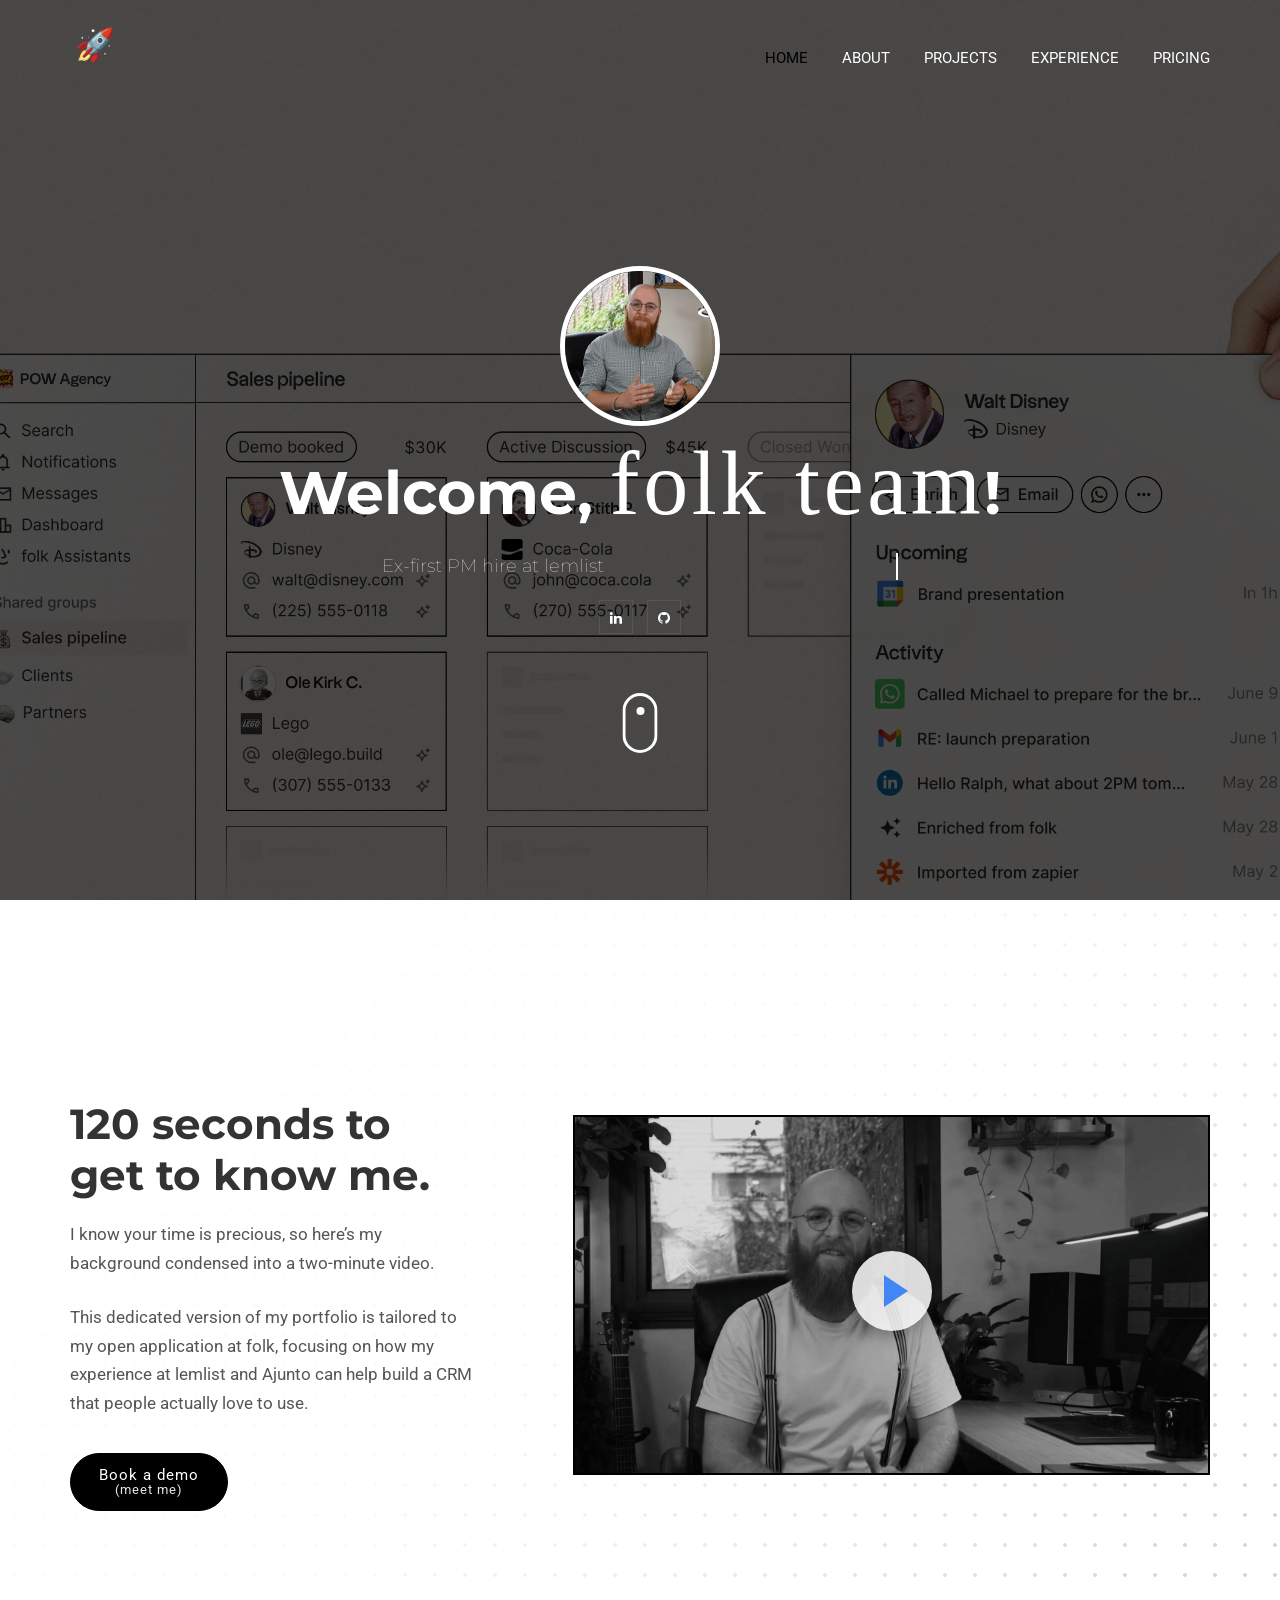
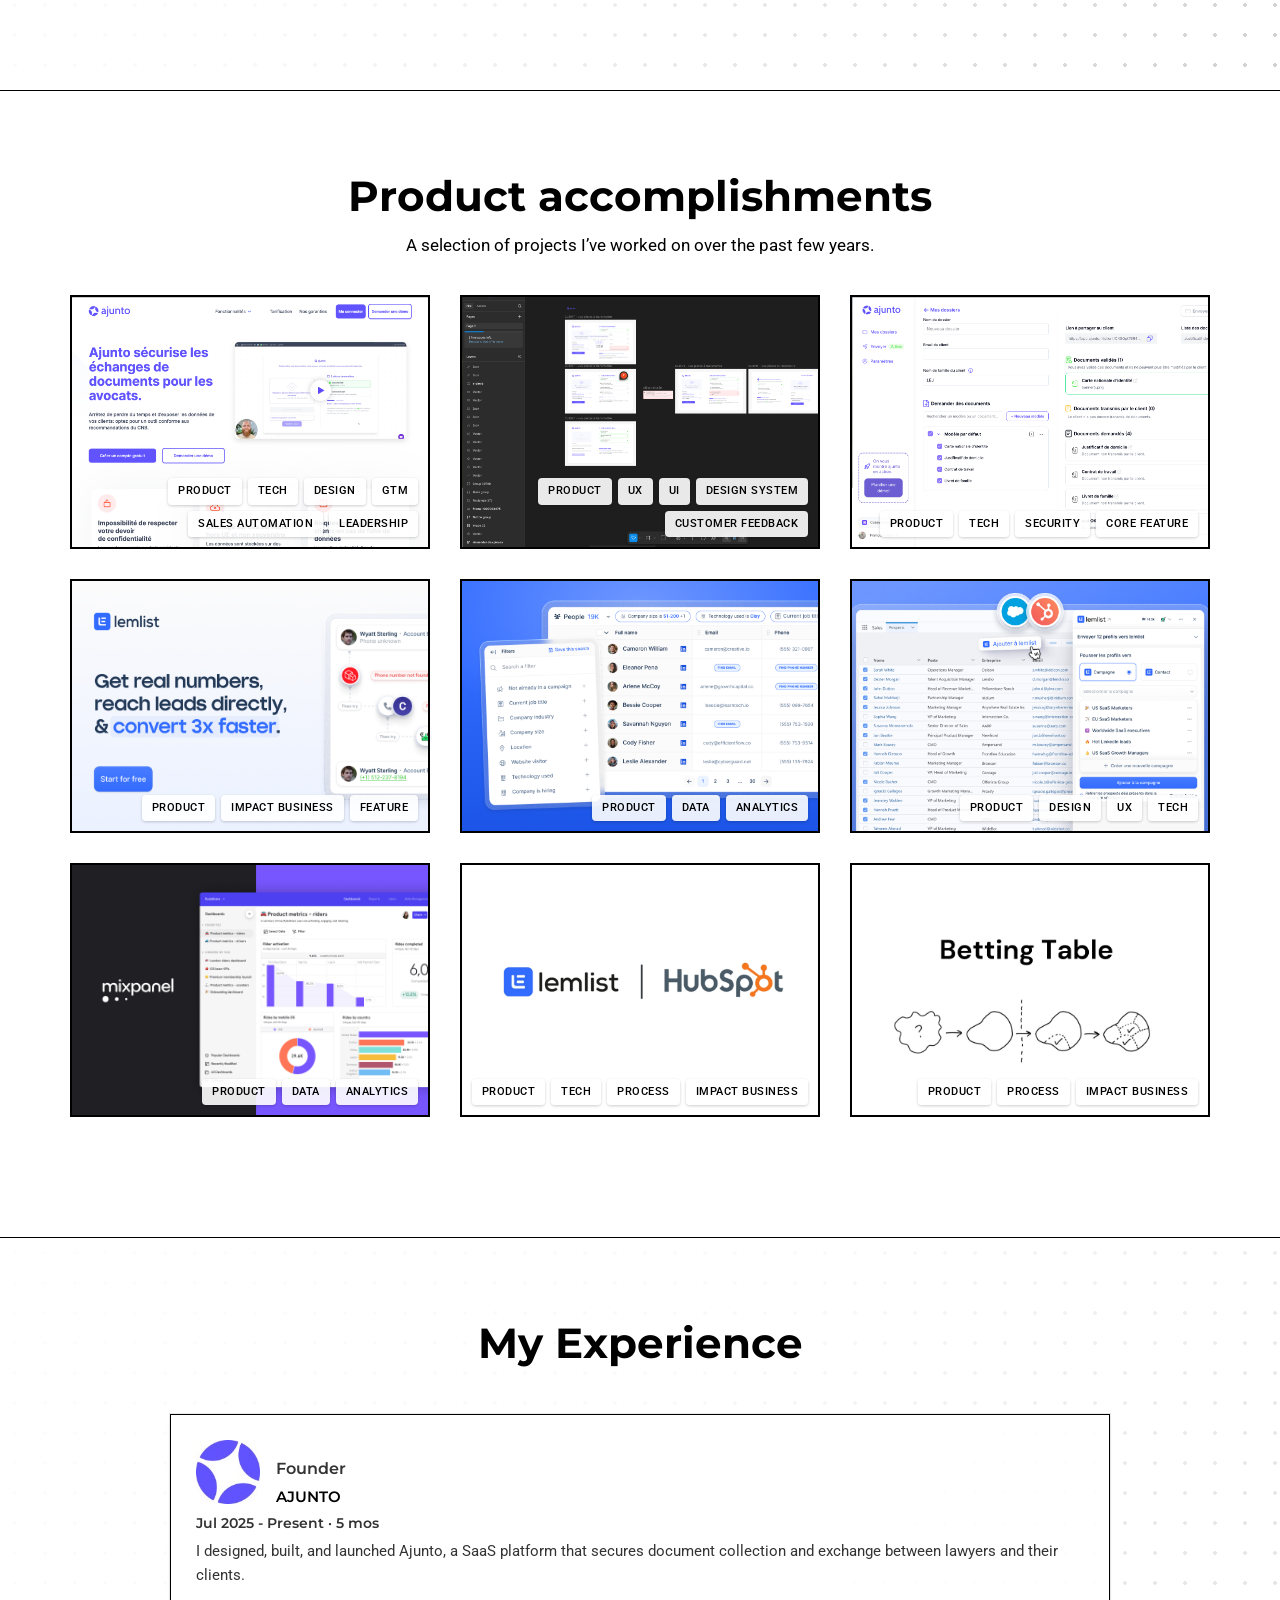
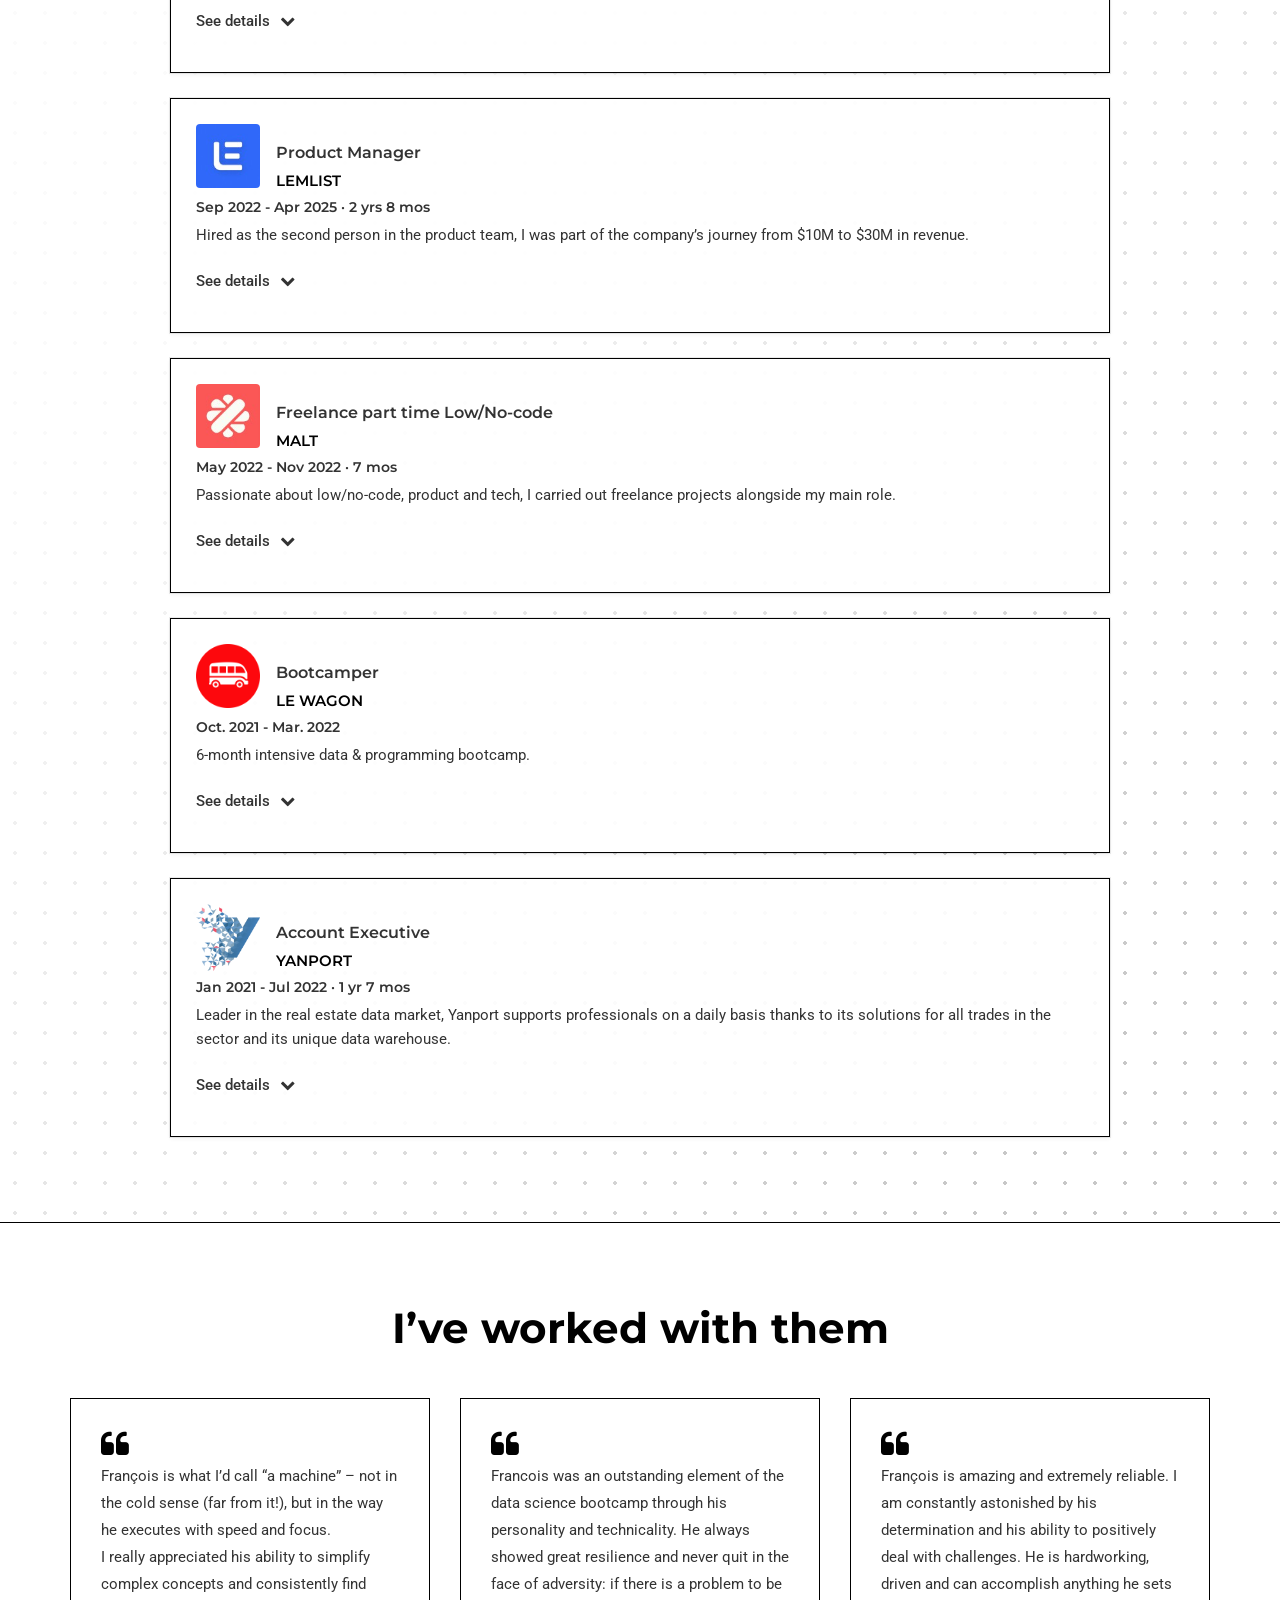
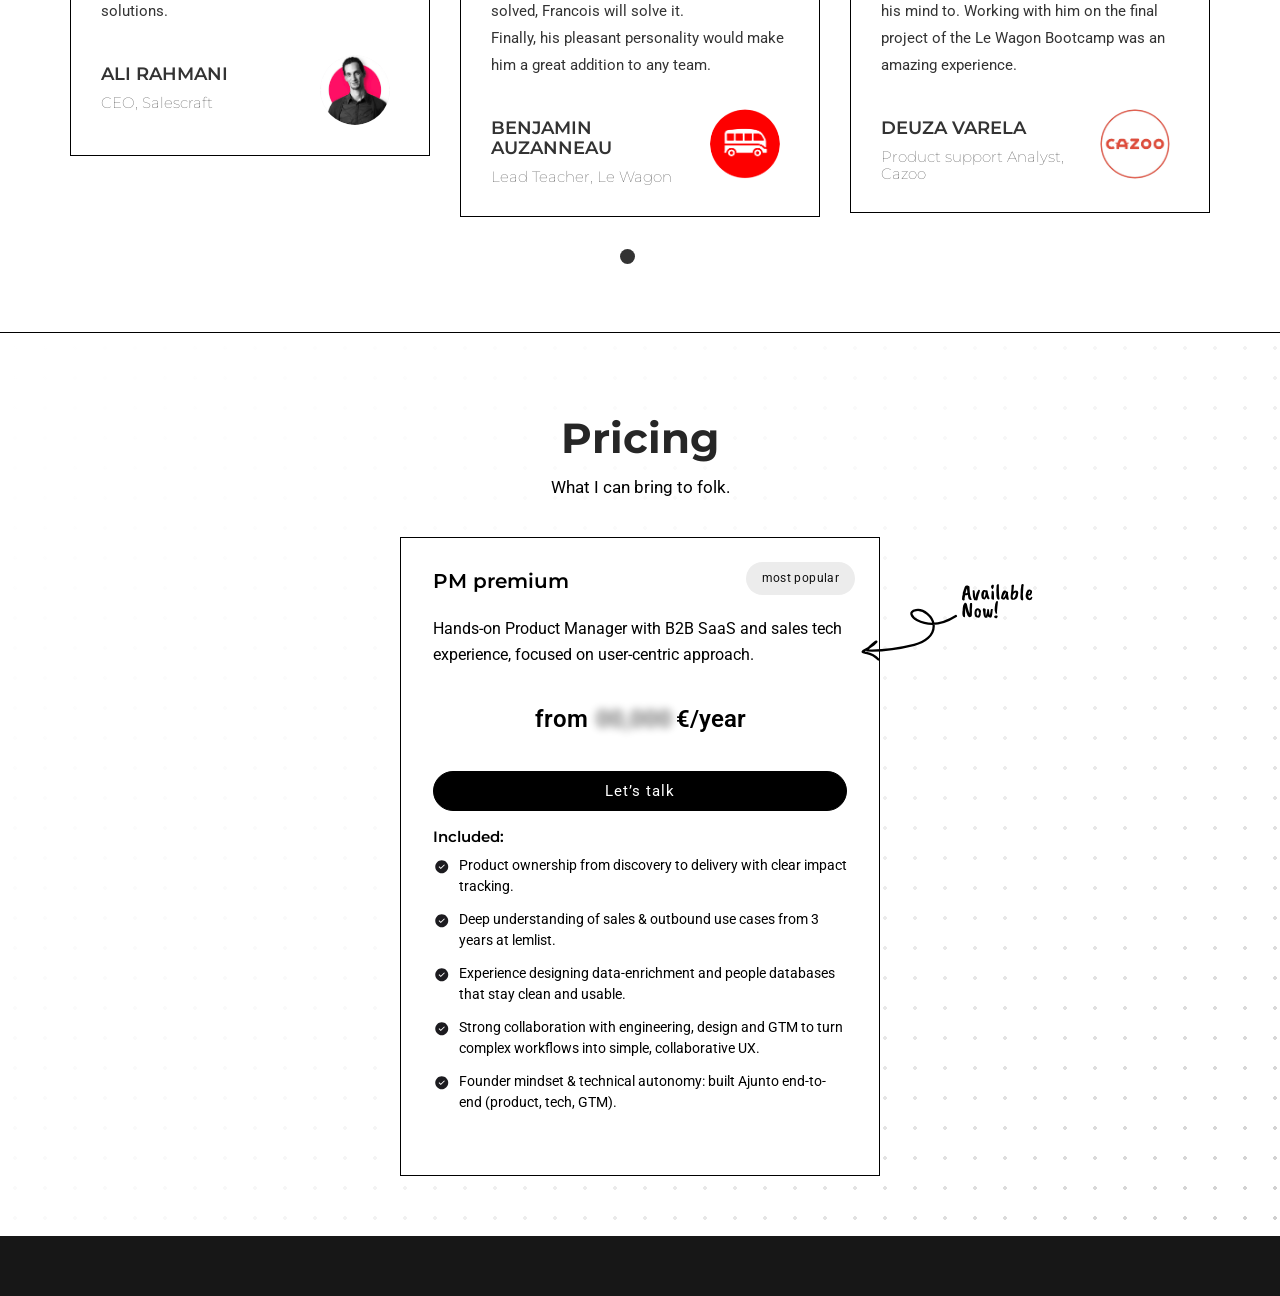
==== commit 864134e0: "V2 folk" ====
--- a/folk/index.html
+++ b/folk/index.html
@@ -395,10 +395,10 @@
                                 <h1 class="ah-headline">
 
                                     <span class="ah-words-wrapper">
-                                        <b class="is-visible">Ex-first PM hire at lemlist (sales engagement SaaS)</b>
+                                        <b class="is-visible">Ex-first PM hire at lemlist</b>
                                         <b>Founder of Ajunto, a secure B2B SaaS for law firms</b>
-                                        <b>B2B Product Manager obsessed with relationships & workflows</b>
-                                        <b>Excited about folk’s vision for collaborative CRM</b>
+                                        <b>B2B Product Manager obsessed with relationships & CRMs</b>
+                                        <b>Excited about folk’s CRM vision</b>
                                         <b>Ready to ship features that teams actually adopt</b>
                                     </span>
                                 </h1>
@@ -1204,8 +1204,8 @@
   <div class="container">
     <div class="row">
       <div class="section-title">
-        <h2>What I can <span>bring to folk</span></h2>
-        <p class="section-subtitle">How my background fits your relationship-centric product and culture.</p>
+        <h2>Pricing</h2>
+        <p class="section-subtitle">What I can bring to folk.</p>
       </div>
     </div>
     <div class="row">
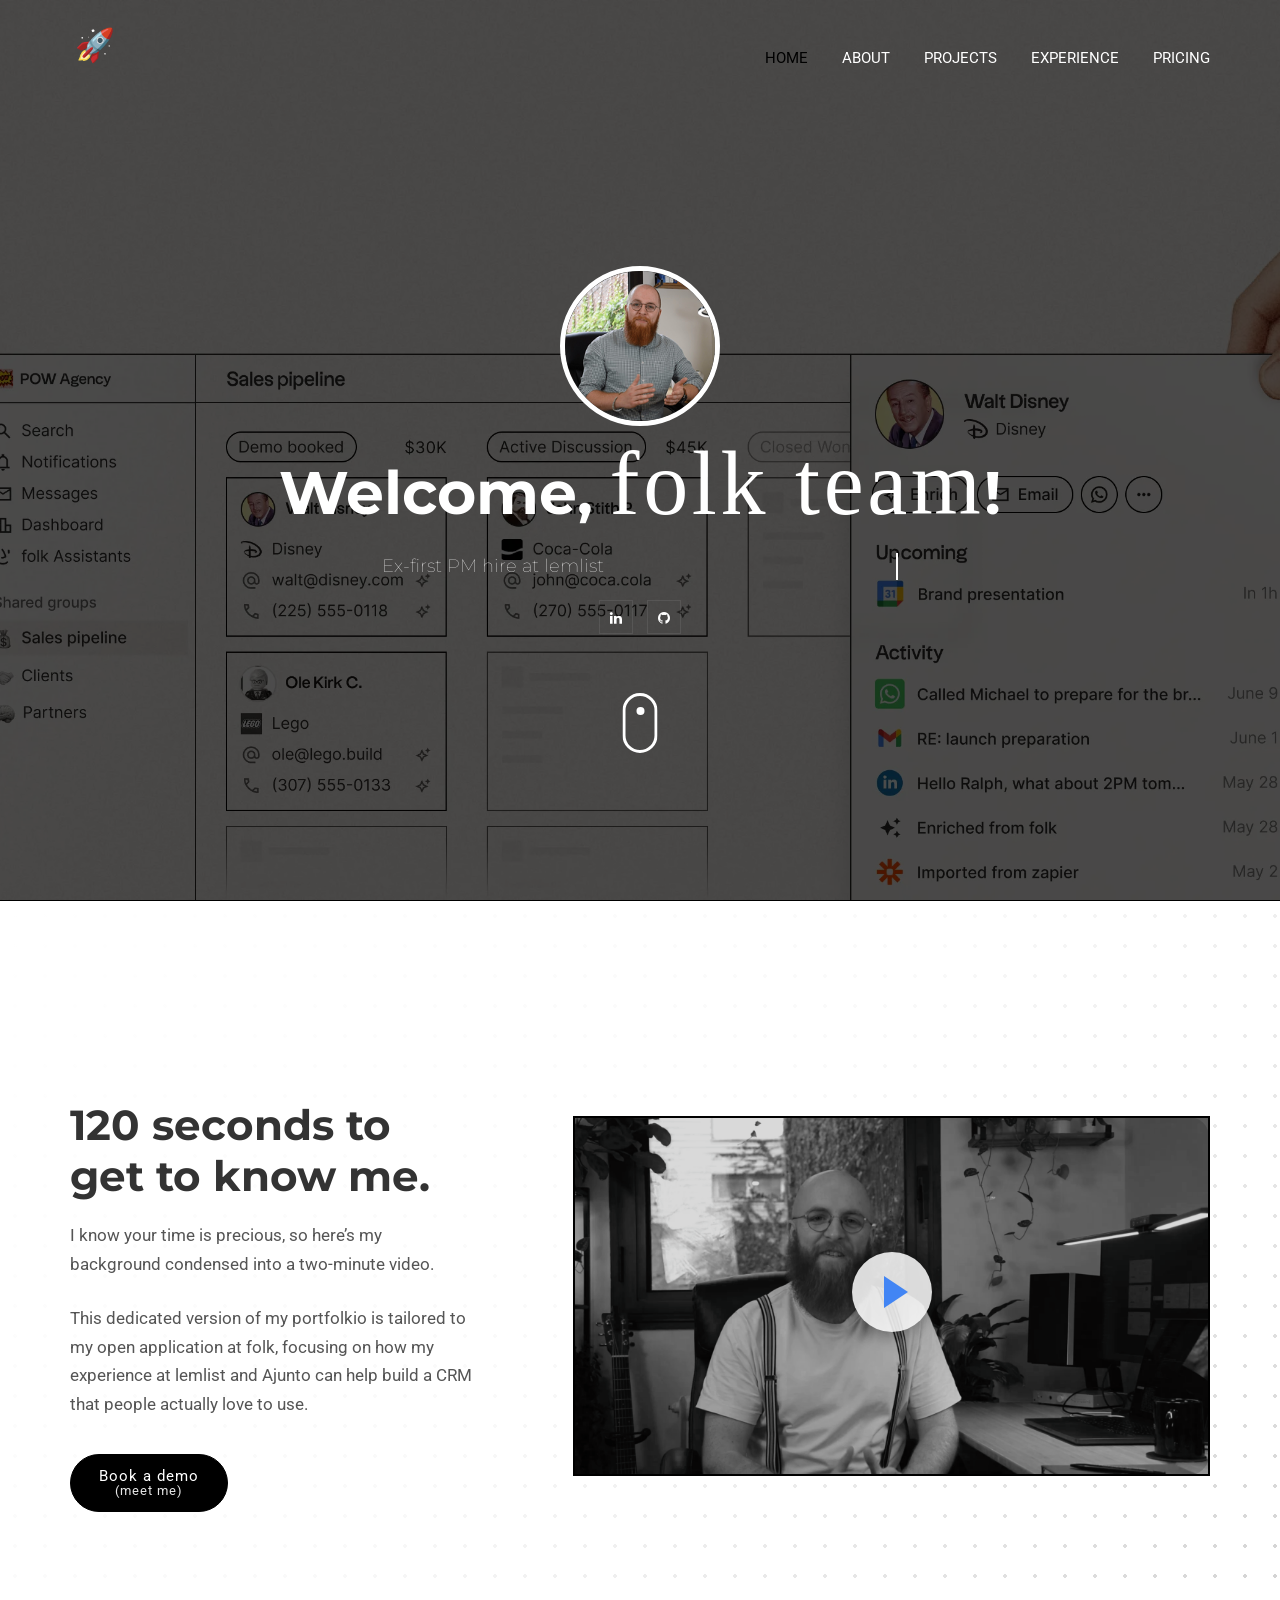
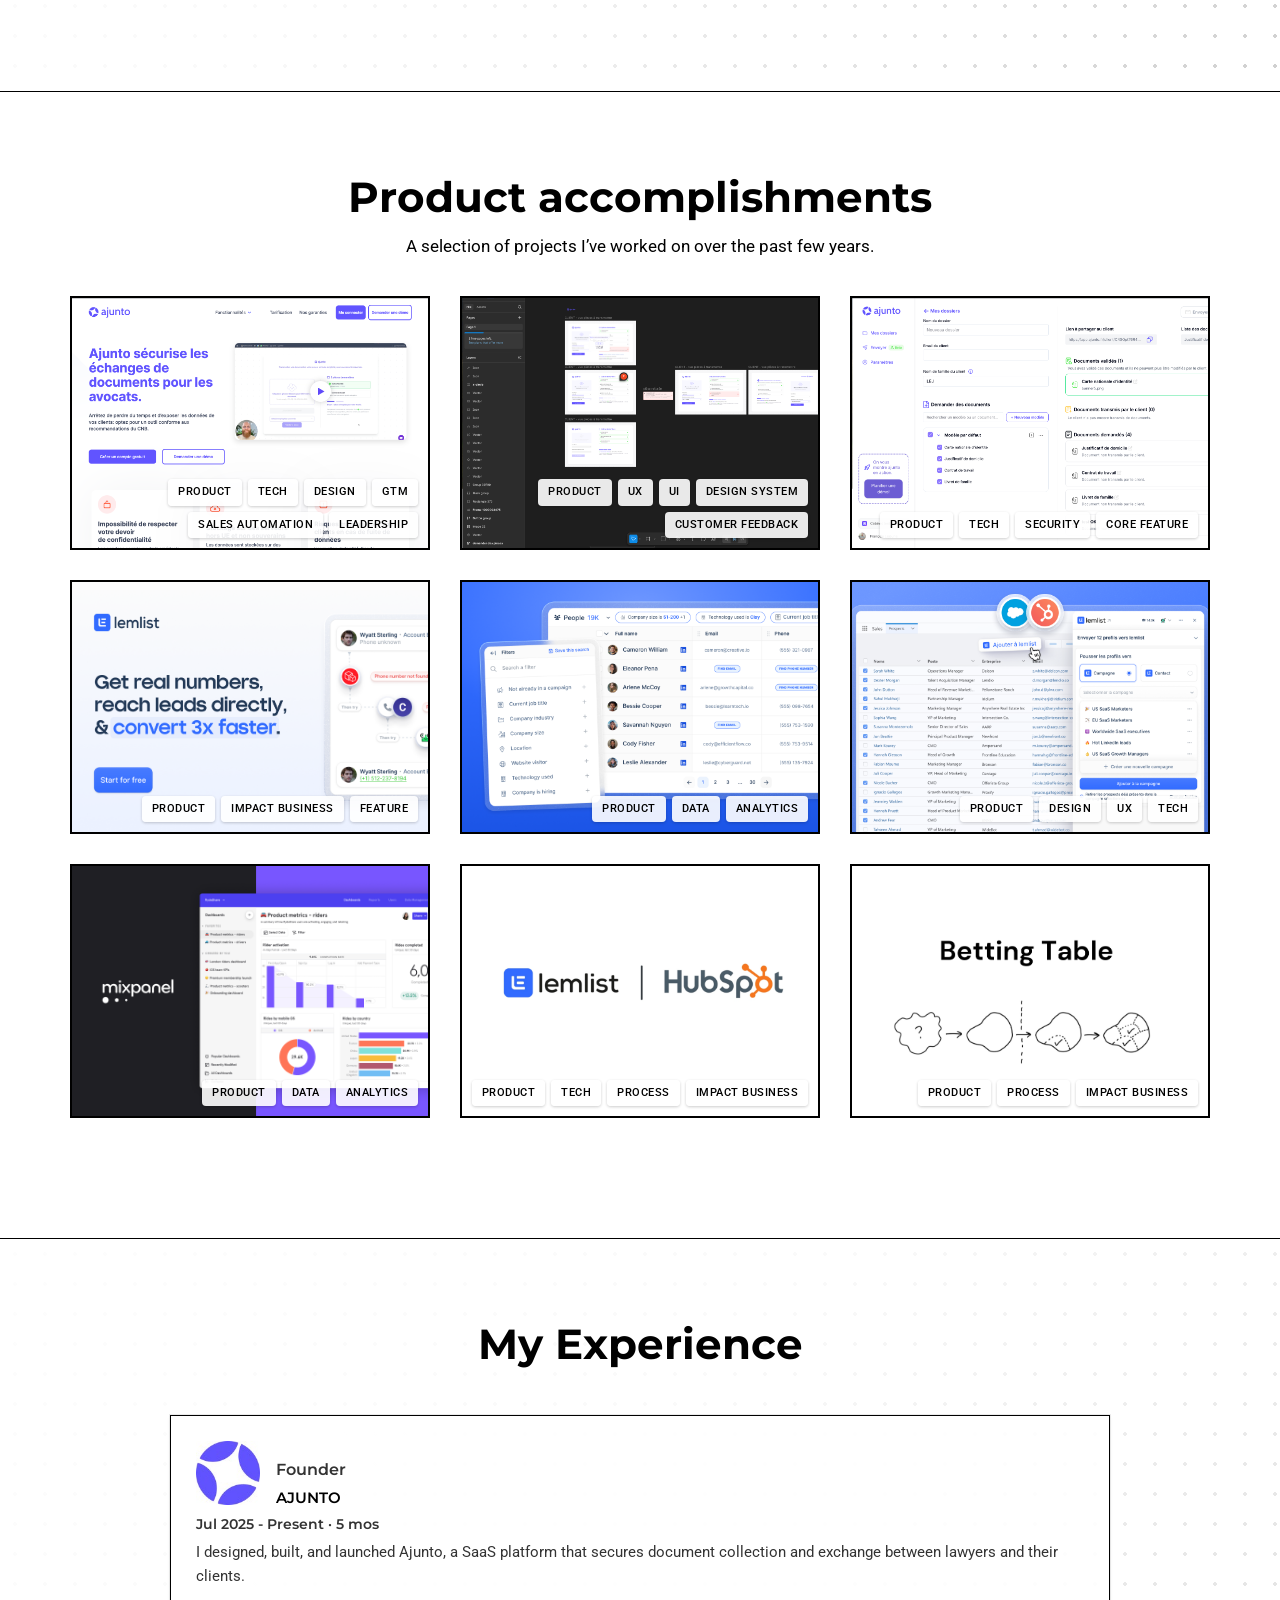
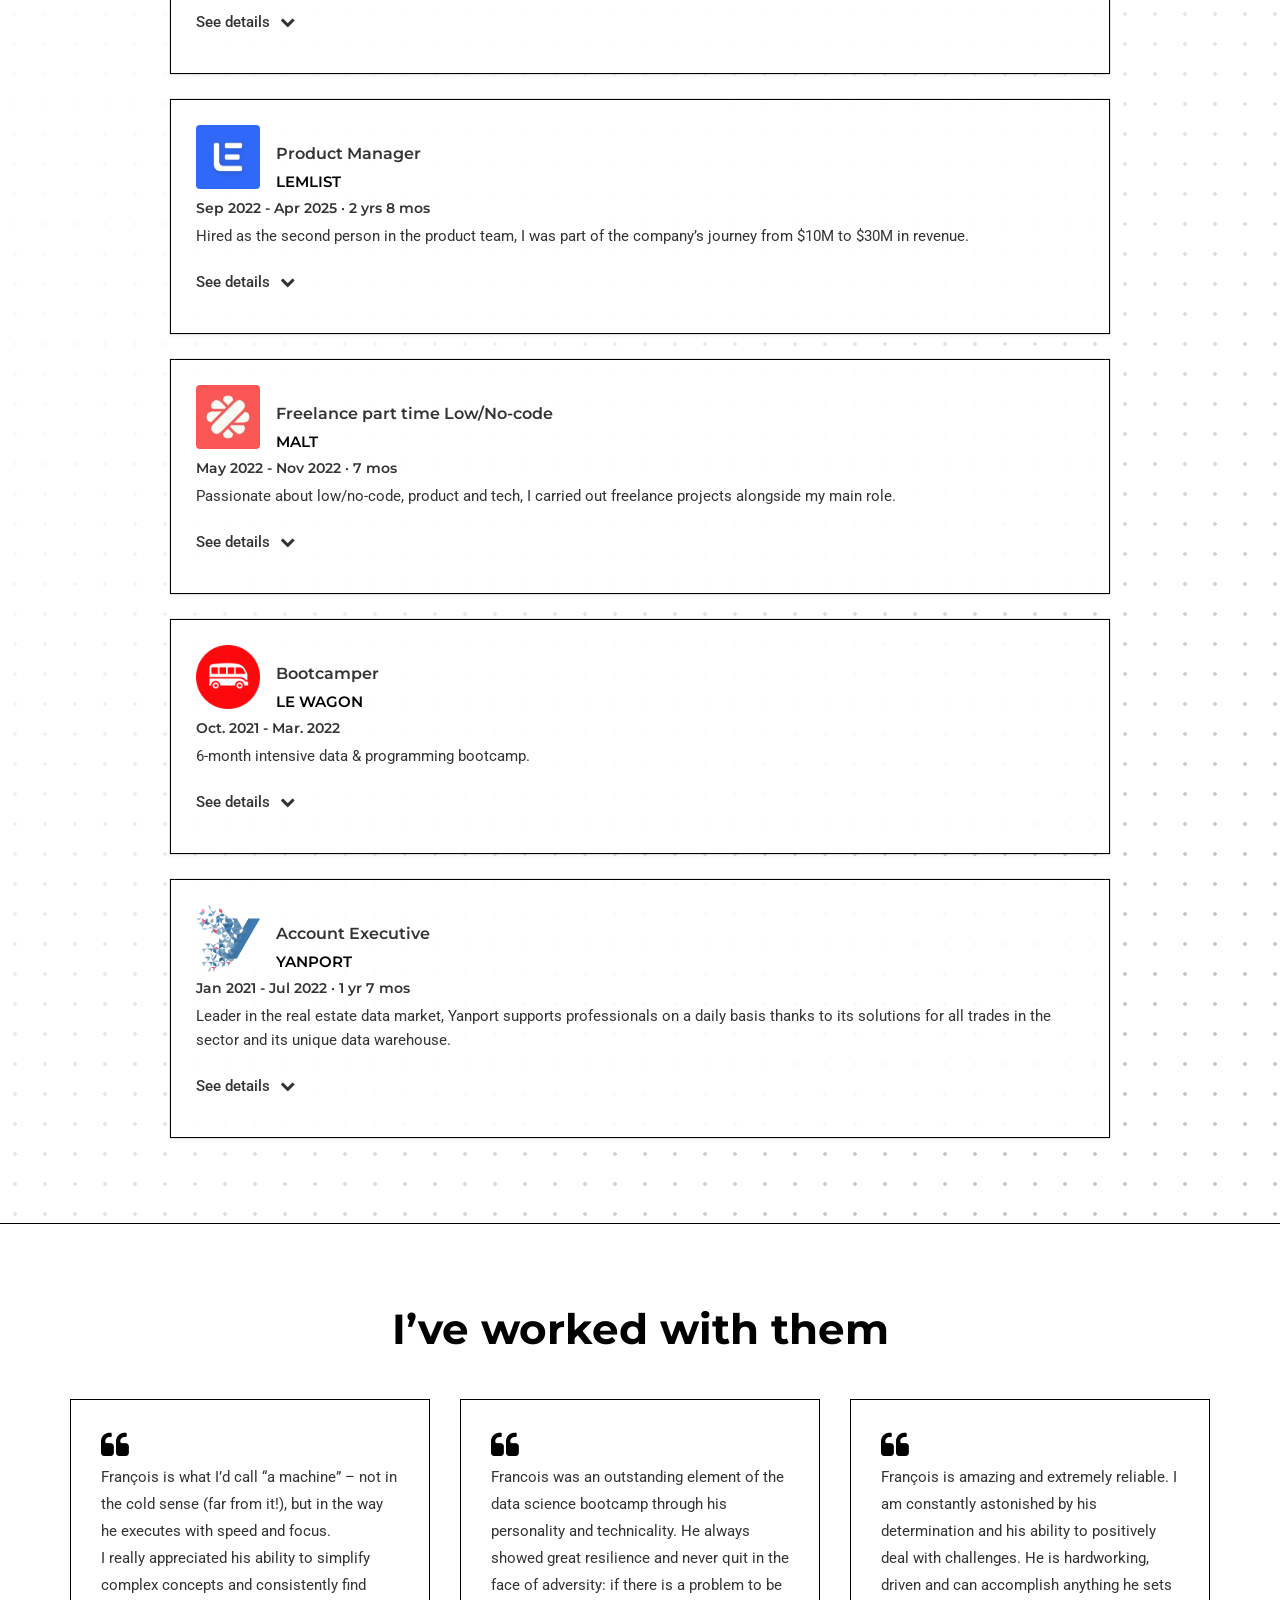
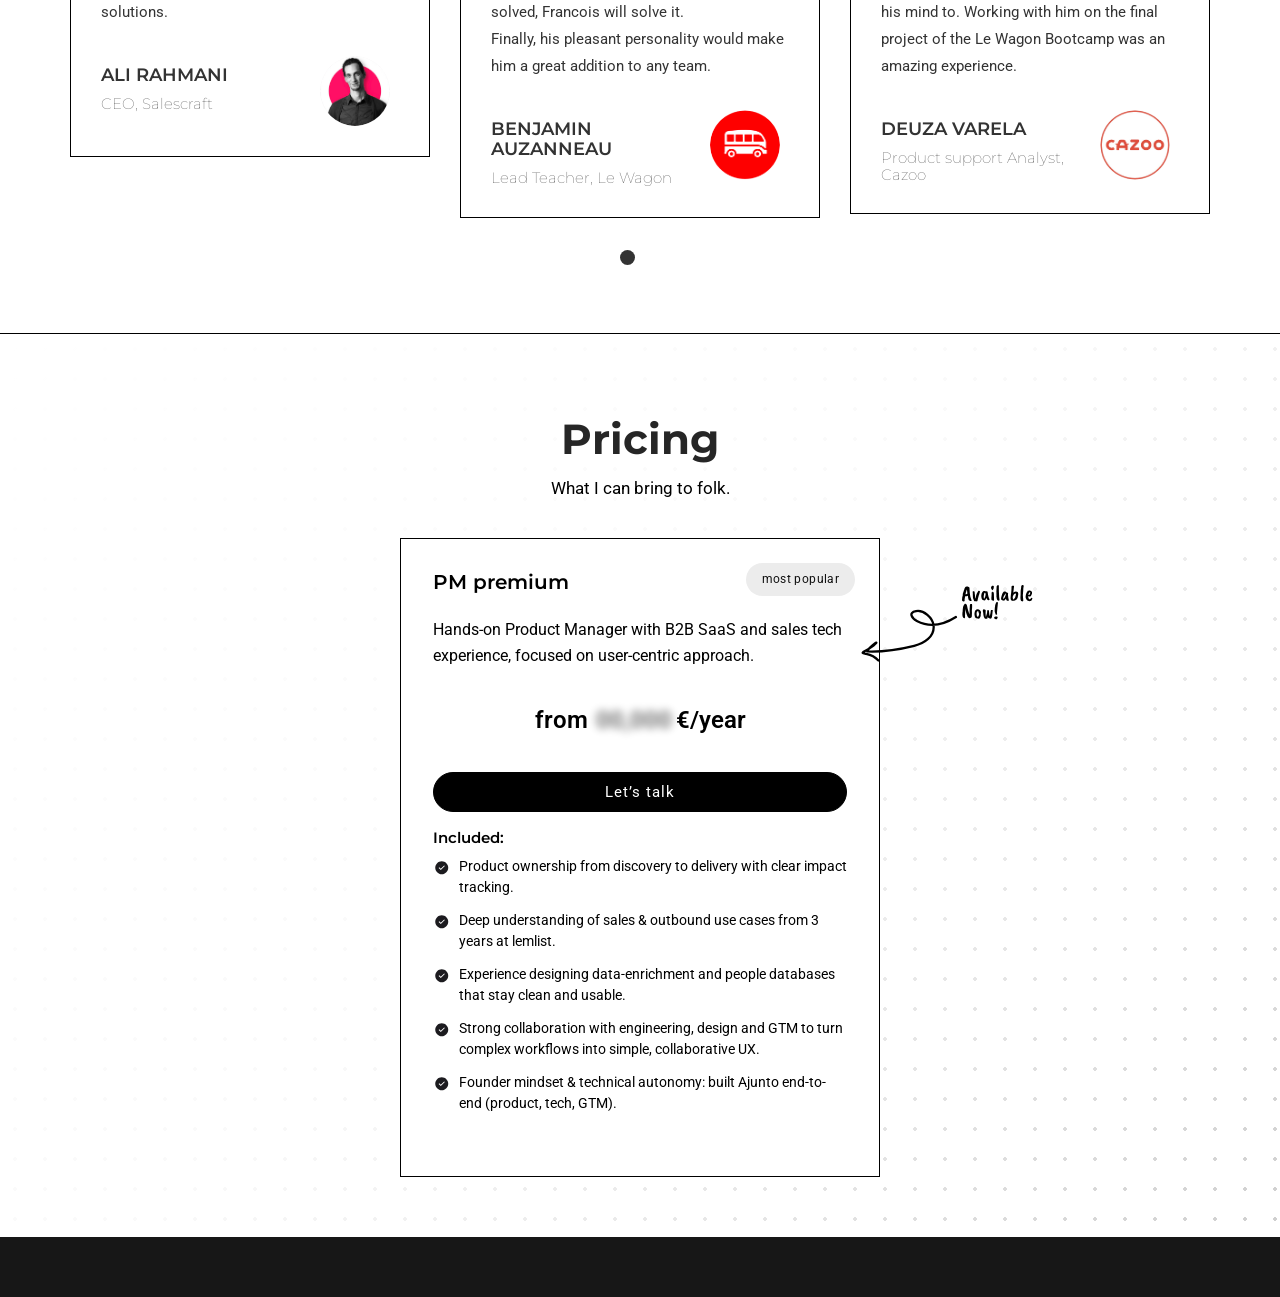
==== commit 7045ad24: "V3 folk" ====
--- a/folk/index.html
+++ b/folk/index.html
@@ -168,7 +168,7 @@
       /* Mobile-specific layout tweaks for folk page */
       @media (max-width: 767px) {
         .folk-banner {
-          background-image: url('../images/various/folkbg-mobile.webp');
+          background-image: url('../images/various/FondMobileFolk.webp');
           background-size: cover;
           background-position: center top;
         }
@@ -252,6 +252,7 @@
 
       /* Thin separator line under the video/about section */
       body.folk-page #about {
+        border-top: 1px solid #000000;
         border-bottom: 1px solid #000000;
       }
 
@@ -489,7 +490,7 @@
                 <div class="video-text-content">
                     <h2>120 seconds to get to know me.</h2>
                     <p>I know your time is precious, so here’s my background condensed into a two‑minute video.</p>
-                    <p>This dedicated version of my portfolio is tailored to my open application at folk, focusing on how my experience at lemlist and Ajunto can help build a CRM that people actually love to use.</p>
+                    <p>This dedicated version of my portfolkio is tailored to my open application at folk, focusing on how my experience at lemlist and Ajunto can help build a CRM that people actually love to use.</p>
                     <!-- Main CTA (desktop & tablet) -->
                     <a href="https://calendly.com/lejeune-francois/recrutement" target="_blank" rel="noopener noreferrer" class="btn-a video-cta-btn video-cta-btn-desktop">Book a demo<br><span class="btn-subtitle">(meet me)</span></a>
                 </div>
@@ -1216,7 +1217,7 @@
           <!-- Title -->
           <div class="pricing-header">
             <h3>PM premium</h3>
-          </div>
+            </div>
 
           <!-- Description -->
           <p class="pricing-description">Hands-on Product Manager with B2B SaaS and sales tech experience, focused on user-centric approach.</p>
